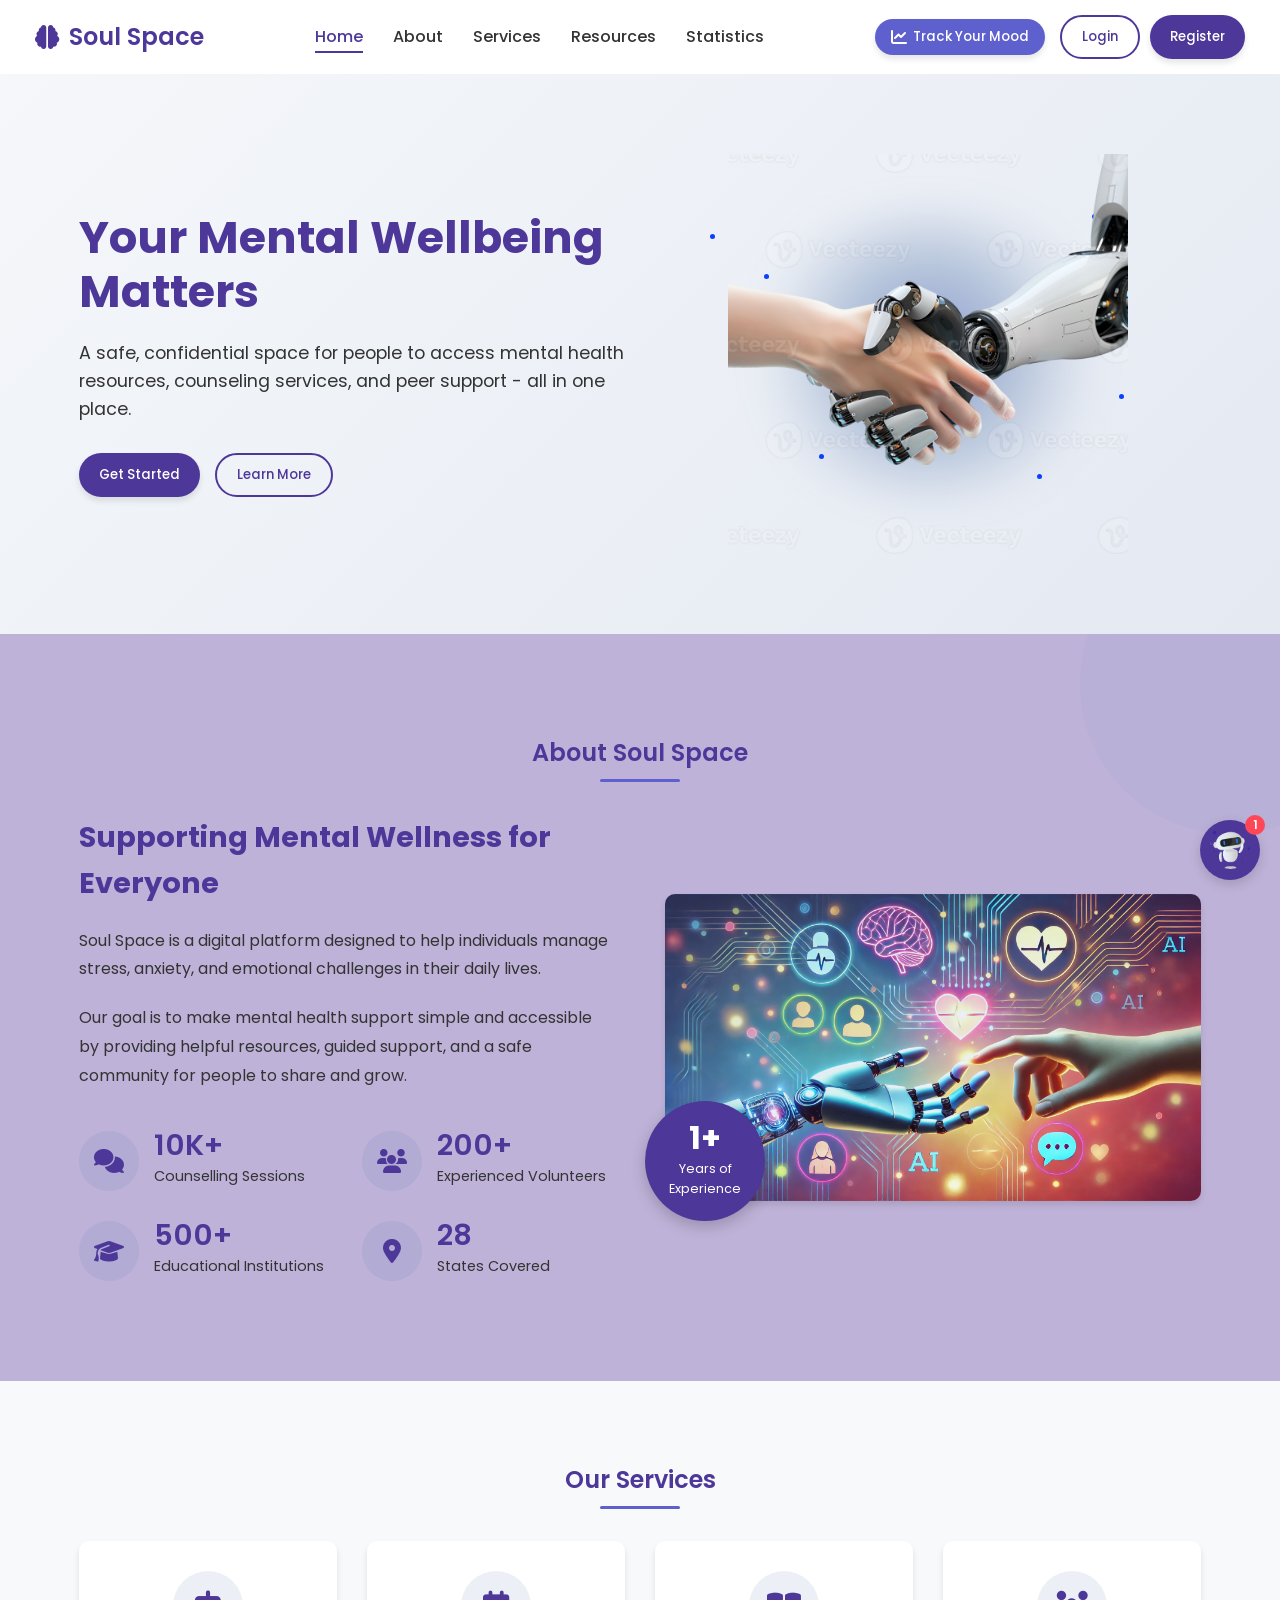
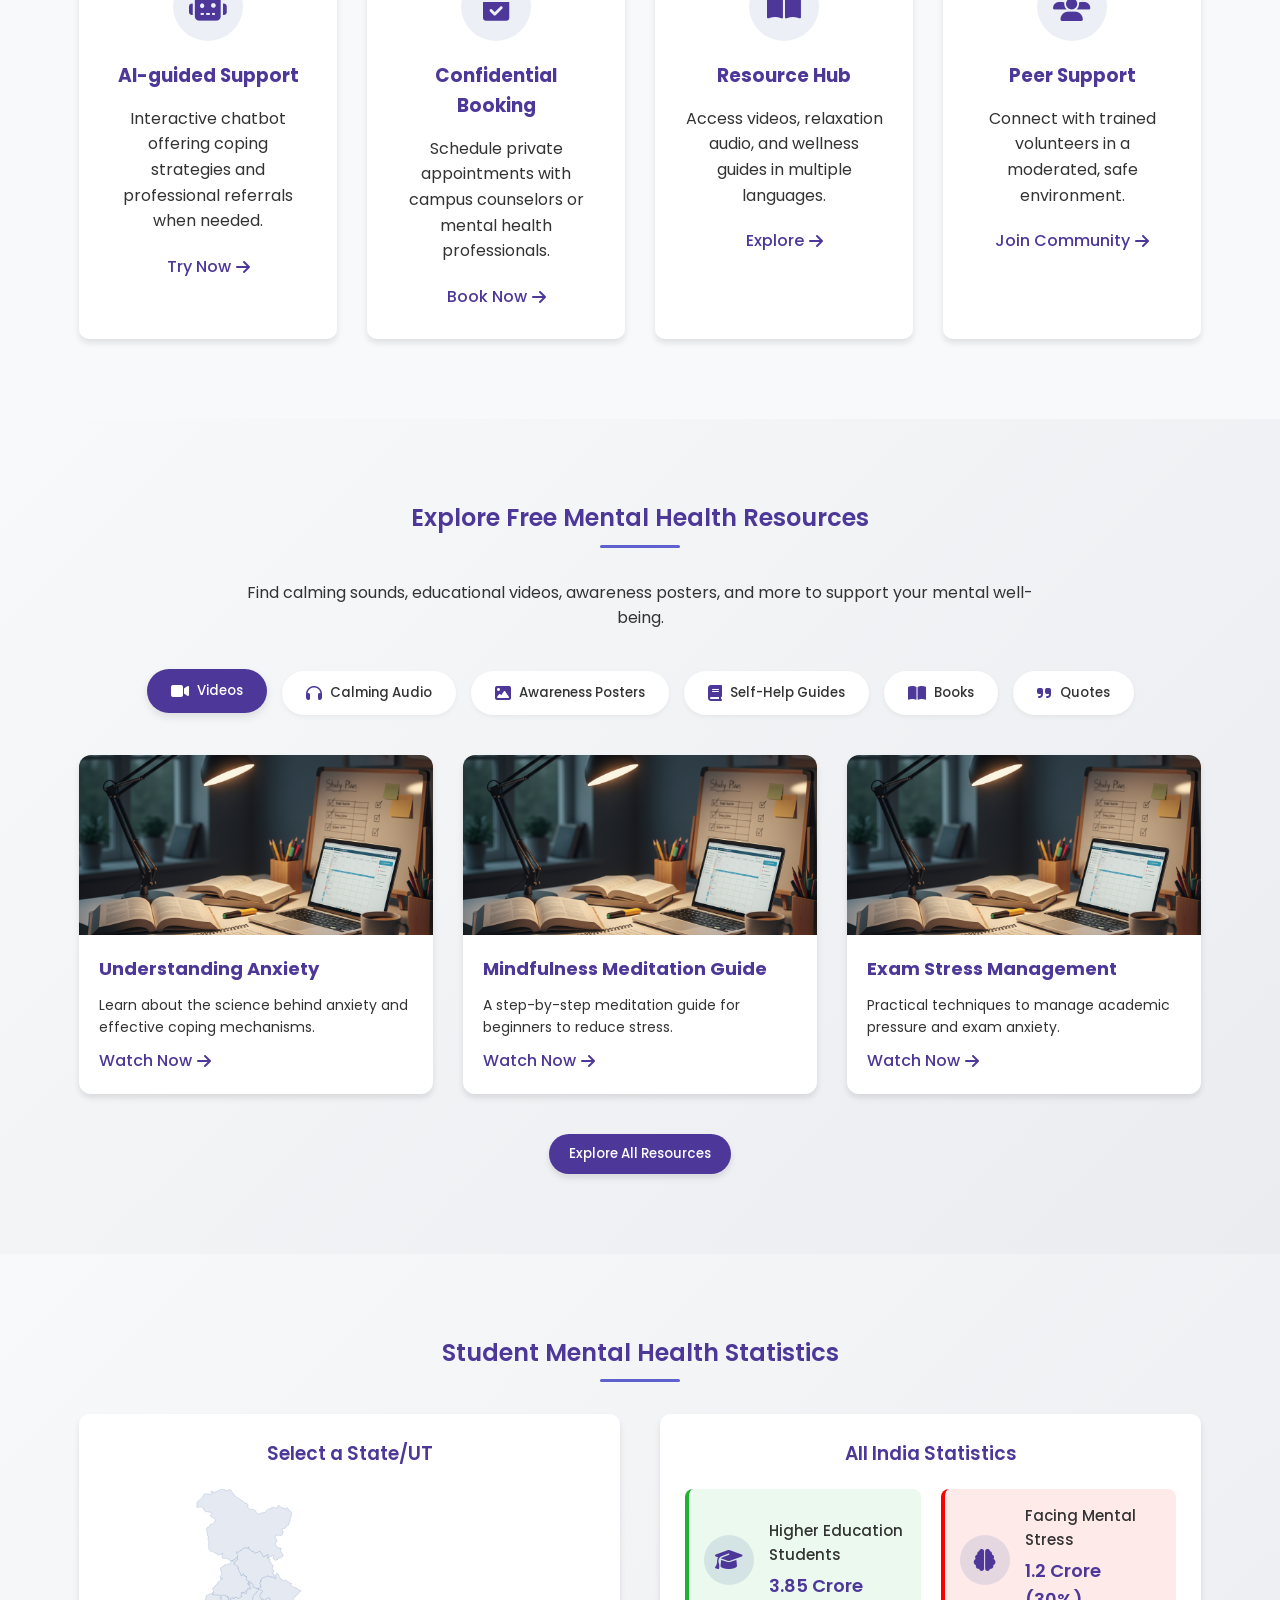
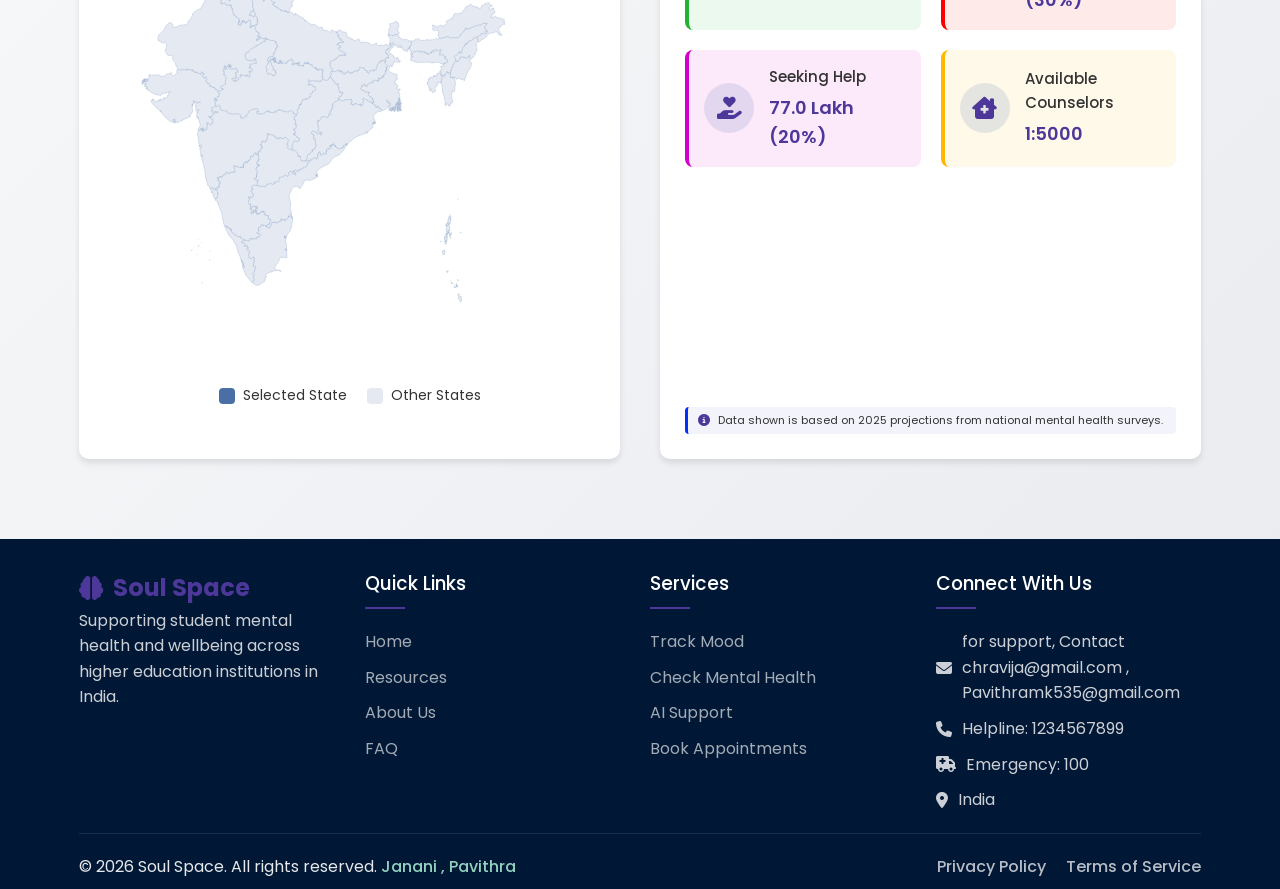
==== Frontend/index.html @ 39b3cd03 "Adding Backend for Soul Space" ====
<!DOCTYPE html>
<html lang="en">

<head>
    <meta charset="UTF-8">
    <meta name="viewport" content="width=device-width, initial-scale=1.0">
    <!-- Primary Meta Tags -->
    <meta name="description" content="SoulSpace - A comprehensive mental health platform for people who are affected by Mental health issues. Access resources, support, and personalized mental wellness tools.">
    <meta name="keywords" content="mental health, student wellness, counseling, mindfulness, mental health support, education, stress management, anxiety, depression, student resources">
    <meta name="author" content="SoulSpace Warriors">
    <meta name="robots" content="index, follow">
    <meta name="theme-color" content="#6A0DAD">
    
    <!-- Favicon -->
    <link rel="apple-touch-icon" sizes="180x180" href="images/ico.png">
    <link rel="icon" type="image/png" sizes="32x32" href="images/ico.png">
    <link rel="icon" type="image/png" sizes="16x16" href="images/ico.png">
    
    
    <!-- Open Graph / Facebook -->
    <meta property="og:type" content="website">
    <meta property="og:url" content="https://mind-space-beryl.vercel.app/">
    <meta property="og:title" content="SoulSpace - Digital Mental Health Support">
    <meta property="og:description" content="A safe, confidential space for students to access mental health resources, counseling services, and peer support.">
    <meta property="og:image" content="https://mind-space-beryl.vercel.app/images/screenshots/home.png">
    
    <!-- Twitter -->
    <meta property="twitter:card" content="summary_large_image">
    <meta property="twitter:url" content="https://mind-space-beryl.vercel.app/">
    <meta property="twitter:title" content="SoulSpace - Digital Mental Health Support">
    <meta property="twitter:description" content="A safe, confidential space for students to access mental health resources, counseling services, and peer support.">
    <meta property="twitter:image" content="https://mind-space-beryl.vercel.app/images/screenshots/home.png">

    <!-- Mobile App Capability -->
    <meta name="apple-mobile-web-app-capable" content="yes">
    <meta name="mobile-web-app-capable" content="yes">
    <meta name="apple-mobile-web-app-status-bar-style" content="black-translucent">
    
    <!-- PWA Compatibility -->
    <link rel="canonical" href="https://mind-space-beryl.vercel.app/">
    
    <title>Soul Space - Digital Mental Health Support</title>
    <link rel="stylesheet" href="css/styles.css">
    <link rel="stylesheet" href="css/dashboard.css">
    <link rel="stylesheet" href="https://cdnjs.cloudflare.com/ajax/libs/font-awesome/6.4.0/css/all.min.css">
    <link href="https://fonts.googleapis.com/css2?family=Poppins:wght@300;400;500;600;700&display=swap"
        rel="stylesheet">

</head>

<body>
    <!-- Add notification container at the top of the body -->
    <div class="notifications-container" id="notifications-container"></div>
    
    <!-- Header Section -->
    <header>
        <div class="container">
            <div class="logo">
                <i class="fas fa-brain"></i>
                <h1>Soul Space</h1>
            </div>
            <nav>
                <ul class="nav-links">
                   <!-- Navigation links will be populated by script.js based on login status -->
                </ul>
            </nav>
            <div style="display: flex; gap: 15px; align-items: center;">
                <button class="mood-tracker-btn">
                    <i class="fas fa-chart-line"></i> Track Your Mood
                </button>
                
                <!-- Auth buttons container - will be hidden when logged in -->
                <div class="auth-buttons-container" style="display: none;">
                    <div class="auth-buttons">
                        <button class="btn-secondary">Login</button>
                        <button class="btn-primary">Register</button>
                    </div>
                </div>
                
                <!-- User profile dropdown - initially hidden, shown when logged in -->
                <div class="user-profile-dropdown" style="display: none;">
                    <div class="profile-trigger" id="profile-trigger">
                        <div class="avatar-circle" id="header-avatar">U</div>
                        <span id="header-username">User</span>
                        <i class="fas fa-chevron-down"></i>
                    </div>
                    <div class="dropdown-menu" id="profile-dropdown">
                        <a href="profile.html" class="dropdown-item">
                            <i class="fas fa-user"></i> Profile
                        </a>
                        <a href="settings.html" class="dropdown-item">
                            <i class="fas fa-cog"></i> Settings
                        </a>
                        <div class="dropdown-divider"></div>
                        <a href="#" id="logout-btn" class="dropdown-item">
                            <i class="fas fa-sign-out-alt"></i> Sign Out
                        </a>
                    </div>
                </div>
            </div>
            <div class="hamburger">
                <span></span>
                <span></span>
                <span></span>
            </div>
        </div>
    </header>

    <!-- Hero Section -->
    <section id="home" class="hero">
        <div class="container">
            <div class="hero-content">
                <h1 class="fade-in">Your Mental Wellbeing Matters</h1>
                <p class="fade-in">A safe, confidential space for people to access mental health resources, counseling
                    services, and peer support - all in one place.</p>
                <div class="hero-buttons fade-in">
                    <button class="btn-primary">Get Started</button>
                    <button class="btn-secondary">Learn More</button>
                </div>
            </div>
            <div class="hero-image fade-in">
                <div class="brain-container">
                    <img src="./images/five.png" alt="Brain visualization" class="brain-img">
                    <div class="neon-glow"></div>
                    <!-- Stars and twinkling elements -->
                    <div class="stars-container">
                        <div class="star" style="top: 20%; left: 10%;"></div>
                        <div class="star" style="top: 15%; left: 80%;"></div>
                        <div class="star" style="top: 60%; left: 85%;"></div>
                        <div class="star" style="top: 75%; left: 30%;"></div>
                        <div class="star" style="top: 40%; left: 50%;"></div>
                        <div class="star" style="top: 30%; left: 20%;"></div>
                        <div class="star" style="top: 80%; left: 70%;"></div>
                        <div class="star" style="top: 50%; left: 15%;"></div>
                    </div>
                    <!-- Neural network lines -->
                    <div class="neural-lines">
                        <div class="line line-1"></div>
                        <div class="line line-2"></div>
                        <div class="line line-3"></div>
                        <div class="line line-4"></div>
                        <div class="line line-5"></div>
                        <div class="line line-6"></div>
                    </div>
                    <div class="pulse-circles">
                        <div class="pulse-circle"></div>
                        <div class="pulse-circle"></div>
                        <div class="pulse-circle"></div>
                    </div>
                </div>
            </div>
        </div>
    </section>

    <section id="about" class="about">
        <div class="container">
            <h2 class="section-title">About Soul Space</h2>

            <div class="about-container">
                <div class="about-content">
                    <div class="about-text">
                        <h3>Supporting Mental Wellness for Everyone</h3>
<p>Soul Space is a digital platform designed to help individuals manage stress, anxiety, and emotional challenges in their daily lives.</p>
<p>Our goal is to make mental health support simple and accessible by providing helpful resources, guided support, and a safe community for people to share and grow.</p>

                        <div class="key-points">
                            <div class="key-point">
                                <div class="key-icon">
                                    <i class="fas fa-comments"></i>
                                </div>
                                <div class="key-info">
                                    <h4>10K+</h4>
                                    <p>Counselling Sessions</p>
                                </div>
                            </div>

                            <div class="key-point">
                                <div class="key-icon">
                                    <i class="fas fa-users"></i>
                                </div>
                                <div class="key-info">
                                    <h4>200+</h4>
                                    <p>Experienced Volunteers</p>
                                </div>
                            </div>

                            <div class="key-point">
                                <div class="key-icon">
                                    <i class="fas fa-graduation-cap"></i>
                                </div>
                                <div class="key-info">
                                    <h4>500+</h4>
                                    <p>Educational Institutions</p>
                                </div>
                            </div>

                            <div class="key-point">
                                <div class="key-icon">
                                    <i class="fas fa-map-marker-alt"></i>
                                </div>
                                <div class="key-info">
                                    <h4>28</h4>
                                    <p>States Covered</p>
                                </div>
                            </div>
                        </div>
                    </div>
                </div>

                <div class="about-image">
                    <div class="image-container">
                        <img src="images/ai.png" alt="Student counseling session">
                        <div class="image-overlay"></div>
                    </div>
                    <div class="experience-badge">
                        <span class="years">1+</span>
                        <span class="text">Years of<br>Experience</span>
                    </div>
                </div>
            </div>
        </div>
    </section>

    <!-- Quick Links Section -->
    <section id="services" class="quick-links">
        <div class="container">
            <h2 class="section-title">Our Services</h2>
            <div class="services-grid">
                <div class="service-card slide-up">
                    <div class="icon-container">
                        <i class="fas fa-robot"></i>
                    </div>
                    <h3>AI-guided Support</h3>
                    <p>Interactive chatbot offering coping strategies and professional referrals when needed.</p>
                    <a href="AI-support.html" class="learn-more">Try Now <i class="fas fa-arrow-right"></i></a>
                </div>

                <div class="service-card slide-up">
                    <div class="icon-container">
                        <i class="fas fa-calendar-check"></i>
                    </div>
                    <h3>Confidential Booking</h3>
                    <p>Schedule private appointments with campus counselors or mental health professionals.</p>
                    <a href="appointment.html" class="learn-more">Book Now <i class="fas fa-arrow-right"></i></a>
                </div>

                <div class="service-card slide-up">
                    <div class="icon-container">
                        <i class="fas fa-book-open"></i>
                    </div>
                    <h3>Resource Hub</h3>
                    <p>Access videos, relaxation audio, and wellness guides in multiple languages.</p>
                    <a href="resources.html" class="learn-more">Explore <i class="fas fa-arrow-right"></i></a>
                </div>

                <div class="service-card slide-up">
                    <div class="icon-container">
                        <i class="fas fa-users"></i>
                    </div>
                    <h3>Peer Support</h3>
                    <p>Connect with trained volunteers in a moderated, safe environment.</p>
                    <a href="community.html" class="learn-more">Join Community <i class="fas fa-arrow-right"></i></a>
                </div>
            </div>
        </div>
    </section>

        <!-- Resources Section -->
    <section id="resources" class="resources">
        <div class="container">
            <h2 class="section-title">Explore Free Mental Health Resources</h2>
            <p class="section-description">Find calming sounds, educational videos, awareness posters, and more to support your mental well-being.</p>
            
            <div class="resources-tabs">
                <button class="tab-button active" data-tab="videos">
                    <i class="fas fa-video"></i> Videos
                </button>
                <button class="tab-button" data-tab="audio">
                    <i class="fas fa-headphones"></i> Calming Audio
                </button>
                <button class="tab-button" data-tab="posters">
                    <i class="fas fa-image"></i> Awareness Posters
                </button>
                <button class="tab-button" data-tab="guides">
                    <i class="fas fa-book"></i> Self-Help Guides
                </button>
                <button class="tab-button" data-tab="books">
                    <i class="fas fa-book-open"></i> Books
                </button>
                <button class="tab-button" data-tab="quotes">
                    <i class="fas fa-quote-right"></i> Quotes
                </button>
            </div>
            
            <div class="tab-content active" id="videos-content">
                <div class="resources-grid">
                    <div class="resource-card video-card">
                        <div class="resource-thumbnail" data-video-src="resource/video/3.mp4">
                            <img src="resource/posters/1.png" alt="Understanding Anxiety">
                        </div>
                        <h3>Understanding Anxiety</h3>
                        <p>Learn about the science behind anxiety and effective coping mechanisms.</p>
                        <a href="#" class="resource-link" onclick="handleResourceClick(event, 'resources.html')">Watch Now <i class="fas fa-arrow-right"></i></a>
                    </div>
                    
                    <div class="resource-card video-card">
                        <div class="resource-thumbnail" data-video-src="resource/video/3.mp4">
                            <img src="resource/posters/1.png" alt="Mindfulness Meditation Guide">
                        </div>
                        <h3>Mindfulness Meditation Guide</h3>
                        <p>A step-by-step meditation guide for beginners to reduce stress.</p>
                        <a href="#" class="resource-link" onclick="handleResourceClick(event, 'resources.html')">Watch Now <i class="fas fa-arrow-right"></i></a>
                    </div>
                    
                    <div class="resource-card video-card">
                        <div class="resource-thumbnail" data-video-src="resource/video/3.mp4">
                            <img src="resource/posters/1.png" alt="Exam Stress Management">
                        </div>
                        <h3>Exam Stress Management</h3>
                        <p>Practical techniques to manage academic pressure and exam anxiety.</p>
                        <a href="#" class="resource-link" onclick="handleResourceClick(event, 'resources.html')">Watch Now <i class="fas fa-arrow-right"></i></a>
                    </div>
                </div>
            </div>
            
            <div class="tab-content" id="audio-content">
                <div class="resources-grid">
                    <div class="resource-card audio-card">
                        <div class="resource-thumbnail audio-thumbnail" data-audio-src="resource/audio/1.mp3">
                            <img src="https://images.unsplash.com/photo-1520523839897-bd0b52f945a0?ixlib=rb-4.0.3&auto=format&fit=crop&w=800&q=80" alt="Nature Sounds">
                        </div>
                        <h3>Nature Sounds</h3>
                        <p>Soothing nature sounds to help with focus and relaxation.</p>
                        <a href="#" class="resource-link" onclick="handleResourceClick(event, 'resources.html')">Listen Now <i class="fas fa-arrow-right"></i></a>
                    </div>
                    
                    <div class="resource-card audio-card">
                        <div class="resource-thumbnail audio-thumbnail" data-audio-src="resource/audio/1.mp3">
                            <img src="https://images.unsplash.com/photo-1511379938547-c1f69419868d?ixlib=rb-4.0.3&auto=format&fit=crop&w=800&q=80" alt="Guided Meditation">
                        </div>
                        <h3>Guided Meditation</h3>
                        <p>15-minute guided meditation for stress relief and mental clarity.</p>
                        <a href="#" class="resource-link" onclick="handleResourceClick(event, 'resources.html')">Listen Now <i class="fas fa-arrow-right"></i></a>
                    </div>
                    
                    <div class="resource-card audio-card">
                        <div class="resource-thumbnail audio-thumbnail" data-audio-src="resource/audio/1.mp3">
                            <img src="https://images.unsplash.com/photo-1614624532983-4ce03382d63d?ixlib=rb-4.0.3&auto=format&fit=crop&w=800&q=80" alt="Sleep Sounds">
                        </div>
                        <h3>Sleep Sounds</h3>
                        <p>Calming audio to help you fall asleep faster and improve sleep quality.</p>
                        <a href="#" class="resource-link" onclick="handleResourceClick(event, 'resources.html')">Listen Now <i class="fas fa-arrow-right"></i></a>
                    </div>
                </div>
            </div>
            
            <div class="tab-content" id="posters-content">
                <div class="resources-grid">
                    <div class="resource-card">
                        <div class="resource-thumbnail poster-thumbnail">
                            <img src="resource/posters/1.png" alt="Crisis Helplines">
                        </div>
                        <h3>Crisis Helplines</h3>
                        <p>Important phone numbers and resources for mental health emergencies.</p>
                        <a href="#" class="resource-link" onclick="handleDownload(event, 'resource/posters/3.png', 'Crisis-Helplines-Poster.png')">Download <i class="fas fa-download"></i></a>
                    </div>
                    
                    <div class="resource-card">
                        <div class="resource-thumbnail poster-thumbnail">
                            <img src="resource/posters/1.png" alt="Crisis Helplines">
                        </div>
                        <h3>Crisis Helplines</h3>
                        <p>Important phone numbers and resources for mental health emergencies.</p>
                        <a href="#" class="resource-link" onclick="handleDownload(event, 'resource/posters/3.png', 'Crisis-Helplines-Poster.png')">Download <i class="fas fa-download"></i></a>
                    </div>
                    
                    <div class="resource-card">
                        <div class="resource-thumbnail poster-thumbnail">
                            <img src="resource/posters/1.png" alt="Crisis Helplines">
                        </div>
                        <h3>Crisis Helplines</h3>
                        <p>Important phone numbers and resources for mental health emergencies.</p>
                        <a href="#" class="resource-link" onclick="handleDownload(event, 'resource/posters/3.png', 'Crisis-Helplines-Poster.png')">Download <i class="fas fa-download"></i></a>
                    </div>
                </div>
            </div>
            
            <div class="tab-content" id="guides-content">
                <div class="resources-grid">
                    <div class="resource-card">
                        <div class="resource-thumbnail guide-thumbnail">
                            <img src="https://images.unsplash.com/photo-1544367567-0f2fcb009e0b?ixlib=rb-4.0.3&auto=format&fit=crop&w=800&q=80" alt="Exam Preparation Guide">
                            <div class="guide-icon"><i class="fas fa-file-pdf"></i></div>
                        </div>
                        <h3>Exam Preparation Guide</h3>
                        <p>Comprehensive guide to effective study techniques and exam preparation.</p>
                        <a href="#" class="resource-link" onclick="handleDownload(event, 'resource/guides/1.pdf', 'Exam-Preparation-Guide.pdf')">Download PDF <i class="fas fa-arrow-right"></i></a>
                    </div>
                    
                    <div class="resource-card">
                        <div class="resource-thumbnail guide-thumbnail">
                            <img src="https://images.unsplash.com/photo-1604328698692-f76ea9498e76?ixlib=rb-4.0.3&auto=format&fit=crop&w=800&q=80" alt="Self-Care Workbook">
                            <div class="guide-icon"><i class="fas fa-file-pdf"></i></div>
                        </div>
                        <h3>Self-Care Workbook</h3>
                        <p>Interactive workbook with exercises to improve your mental well-being.</p>
                        <a href="#" class="resource-link" onclick="handleDownload(event, 'resource/guides/1.pdf', 'Self-Care-Workbook.pdf')">Download PDF <i class="fas fa-arrow-right"></i></a>
                    </div>
                    
                    <div class="resource-card">
                        <div class="resource-thumbnail guide-thumbnail">
                            <img src="https://images.unsplash.com/photo-1512621776951-a57141f2eefd?ixlib=rb-4.0.3&auto=format&fit=crop&w=800&q=80" alt="Nutrition and Mental Health">
                            <div class="guide-icon"><i class="fas fa-file-pdf"></i></div>
                        </div>
                        <h3>Nutrition and Mental Health</h3>
                        <p>Learn about the connection between nutrition and mental well-being.</p>
                        <a href="#" class="resource-link" onclick="handleDownload(event, 'resource/guides/1.pdf', 'Nutrition-and-Mental-Health.pdf')">Download PDF <i class="fas fa-arrow-right"></i></a>
                    </div>
                </div>
            </div>
            
            <div class="tab-content" id="books-content">
                <div class="resources-grid">
                    <div class="resource-card">
                        <div class="resource-thumbnail guide-thumbnail">
                            <img src="https://images.unsplash.com/photo-1544947950-fa07a98d237f?ixlib=rb-4.0.3&auto=format&fit=crop&w=800&q=80" alt="The Anxiety and Phobia Workbook">
                            <div class="guide-icon"><i class="fas fa-book"></i></div>
                        </div>
                        <h3>The Anxiety and Phobia Workbook</h3>
                        <p>A practical guide with proven strategies for managing anxiety, panic attacks, and phobias effectively.</p>
                        <a href="#" class="resource-link" onclick="handleDownload(event, 'resource/books/1.pdf', 'The-Anxiety-and-Phobia-Workbook.pdf')">Download PDF <i class="fas fa-download"></i></a>
                    </div>
                    
                    <div class="resource-card">
                        <div class="resource-thumbnail guide-thumbnail">
                            <img src="https://images.unsplash.com/photo-1532012197267-da84d127e765?ixlib=rb-4.0.3&auto=format&fit=crop&w=800&q=80" alt="Mindfulness for Students">
                            <div class="guide-icon"><i class="fas fa-book"></i></div>
                        </div>
                        <h3>Mindfulness for Students</h3>
                        <p>Learn practical mindfulness techniques specifically designed for academic stress and student life.</p>
                        <a href="#" class="resource-link" onclick="handleDownload(event, 'resource/books/1.pdf', 'Mindfulness-for-Students.pdf')">Download PDF <i class="fas fa-download"></i></a>
                    </div>
                    
                    <div class="resource-card">
                        <div class="resource-thumbnail guide-thumbnail">
                            <img src="https://images.unsplash.com/photo-1535905557558-afc4877a26fc?ixlib=rb-4.0.3&auto=format&fit=crop&w=800&q=80" alt="The Self-Care Project">
                            <div class="guide-icon"><i class="fas fa-book"></i></div>
                        </div>
                        <h3>The Self-Care Project</h3>
                        <p>How to develop self-care habits that actually work and lead to a healthier, happier you.</p>
                        <a href="#" class="resource-link" onclick="handleDownload(event, 'resource/books/1.pdf', 'The-Self-Care-Project.pdf')">Download PDF <i class="fas fa-download"></i></a>
                    </div>
                </div>
            </div>
            
            <div class="tab-content" id="quotes-content">
                <div class="resources-grid">
                    <div class="resource-card quote-card">
                        <div class="quote-container">
                            <i class="fas fa-quote-left quote-icon"></i>
                            <blockquote>"Your present circumstances don't determine where you can go; they merely determine where you start."</blockquote>
                            <p class="quote-author">— Nido Qubein</p>
                        </div>
                        <a href="#" class="resource-link" onclick="handleQuoteShare(event, 'Your present circumstances don\'t determine where you can go; they merely determine where you start.', 'Nido Qubein')">Share <i class="fas fa-share-alt"></i></a>
                    </div>
                    
                    <div class="resource-card quote-card">
                        <div class="quote-container">
                            <i class="fas fa-quote-left quote-icon"></i>
                            <blockquote>"You don't have to control your thoughts. You just have to stop letting them control you."</blockquote>
                            <p class="quote-author">— Dan Millman</p>
                        </div>
                        <a href="#" class="resource-link" onclick="handleQuoteShare(event, 'You don\'t have to control your thoughts. You just have to stop letting them control you.', 'Dan Millman')">Share <i class="fas fa-share-alt"></i></a>
                    </div>
                    
                    <div class="resource-card quote-card">
                        <div class="quote-container">
                            <i class="fas fa-quote-left quote-icon"></i>
                            <blockquote>"Mental health problems don't define who you are. They are something you experience, but you walk in your own shoes."</blockquote>
                            <p class="quote-author">— Matt Haig</p>
                        </div>
                        <a href="#" class="resource-link" onclick="handleQuoteShare(event, 'Mental health problems don\'t define who you are. They are something you experience, but you walk in your own shoes.', 'Matt Haig')">Share <i class="fas fa-share-alt"></i></a>
                    </div>
                </div>
            </div>
            
            <div class="center-button">
                <button class="btn-primary">Explore All Resources</button>
            </div>
        </div>
    </section>
    <!-- Data Visualization Section -->
    <section id="statistics" class="data-visualization">
        <div class="container">
            <h2 class="section-title">Student Mental Health Statistics</h2>
            <div class="data-grid">
                <div class="map-container slide-up">
                    <h3>Select a State/UT</h3>
                    <div class="india-map-wrapper">
                        <div id="map-tooltip"></div>
                        <object id="india-map-object" data="./images/india.svg" type="image/svg+xml"></object>
                    </div>
                    <div class="map-legend">
                        <div class="legend-item">
                            <span class="legend-color" style="background-color: #4a6fa5;"></span>
                            <span>Selected State</span>
                        </div>
                        <div class="legend-item">
                            <span class="legend-color" style="background-color: #e4e9f2;"></span>
                            <span>Other States</span>
                        </div>
                    </div>
                </div>

                <div class="stats-container slide-up">
                    <h3 id="stats-title">All India Statistics</h3>
                    <div class="stats-wrapper">
                        <div class="stat-card">
                            <div class="stat-icon">
                                <i class="fas fa-graduation-cap"></i>
                            </div>
                            <div class="stat-info">
                                <h4>Higher Education Students</h4>
                                <p id="education-stat">3.85 Crore</p>
                            </div>
                        </div>

                        <div class="stat-card">
                            <div class="stat-icon">
                                <i class="fas fa-brain"></i>
                            </div>
                            <div class="stat-info">
                                <h4>Facing Mental Stress</h4>
                                <p id="stress-stat">1.16 Crore (30%)</p>
                            </div>
                        </div>

                        <div class="stat-card">
                            <div class="stat-icon">
                                <i class="fas fa-hand-holding-heart"></i>
                            </div>
                            <div class="stat-info">
                                <h4>Seeking Help</h4>
                                <p id="help-stat">23.1 Lakh (20%)</p>
                            </div>
                        </div>

                        <div class="stat-card">
                            <div class="stat-icon">
                                <i class="fas fa-clinic-medical"></i>
                            </div>
                            <div class="stat-info">
                                <h4>Available Counselors</h4>
                                <p id="counselor-stat">1:5000 Ratio</p>
                            </div>
                        </div>
                    </div>
                    <div class="chart-container">
                        <canvas id="mental-health-chart"></canvas>
                    </div>
                    <div class="data-note">
                        <i class="fas fa-info-circle"></i> Data shown is based on 2025 projections from national mental health surveys.
                    </div>
                </div>
            </div>
        </div>
    </section>

    <!-- Footer Section -->
    <footer id="contact">
        <div class="container">
            <div class="footer-top">
                <div class="footer-column">
                    <div class="logo">
                        <i class="fas fa-brain"></i>
                        <h2>Soul Space</h2>
                    </div>
                    <p>Supporting student mental health and wellbeing across higher education institutions in India.</p>
                </div>

                <div class="footer-column">
                    <h3>Quick Links</h3>
                    <ul>
                        <li><a href="index.html">Home</a></li>
                        <li><a href="#" onclick="checkLoginAndRedirect('resources.html')">Resources</a></li>
                        <li><a href="about.html">About Us</a></li>
                        <li><a href="faq.html">FAQ</a></li>
                    </ul>
                </div>

                <div class="footer-column">
                    <h3>Services</h3>
                    <ul>
                        <li><a href="#" onclick="checkLoginAndRedirect('mood.html')">Track Mood</a></li>
                        <li><a href="#" onclick="checkLoginAndRedirect('mental-home.html')">Check Mental Health</a></li>
                        <li><a href="#" onclick="checkLoginAndRedirect('AI-support.html')">AI Support</a></li>
                        <li><a href="#" onclick="checkLoginAndRedirect('appointment.html')">Book Appointments</a></li>
                    </ul>
                </div>

                <div class="footer-column">
                    <h3>Connect With Us</h3>
                    <ul>
                        <li><i class="fas fa-envelope"></i> for support, Contact chravija@gmail.com , Pavithramk535@gmail.com</li>
                        <li><i class="fas fa-phone"></i> Helpline: 1234567899</li>
                        <li><i class="fas fa-ambulance"></i> Emergency: 100</li>
                        <li><i class="fas fa-map-marker-alt"></i> India</li>
                    </ul>
                </div>
            </div>

            <div class="footer-bottom">
                <p>&copy; 2026 Soul Space. All rights reserved. <a href="team.html">Janani , Pavithra</a></p>
                <div class="footer-links">
                    <a href="policy.html">Privacy Policy</a>
                    <a href="terms.html">Terms of Service</a>
                </div>
            </div>
        </div>
    </footer>

    <!-- Login Dialog -->
    <div id="login-dialog" class="auth-dialog">
        <div class="auth-container">
            <div class="auth-close" onclick="toggleDialog('login-dialog', false)">
                <i class="fas fa-times"></i>
            </div>
            <div class="auth-content">
                <div class="auth-image">
                    <img src="https://images.unsplash.com/photo-1552664730-d307ca884978?ixlib=rb-4.0.3&auto=format&fit=crop&w=800&q=80" alt="Login">
                    <div class="auth-image-text">
                        <h3>Welcome Back!</h3>
                        <p>Sign in to access personalized mental wellness resources and support.</p>
                    </div>
                </div>
                <div class="auth-form">
                    <div class="form-header">
                        <div class="logo">
                            <i class="fas fa-brain"></i>
                            <h2>Soul Space</h2>
                        </div>
                        <h3>Login to Your Account</h3>
                    </div>
                    <form id="login-form" onsubmit="return validateLoginForm(event)">
                        <div class="form-group">
                            <label for="login-email">Email Address</label>
                            <div class="input-with-icon">
                                <i class="fas fa-envelope"></i>
                                <input type="email" id="login-email" placeholder="Enter your email" required>
                            </div>
                        </div>
                        <div class="form-group">
                            <label for="login-password">Password</label>
                            <div class="input-with-icon password-field">
                                <i class="fas fa-lock"></i>
                                <input type="password" id="login-password" placeholder="Enter your password" required>
                                <button type="button" class="password-toggle" onclick="togglePasswordVisibility('login-password', this)">
                                    <i class="fas fa-eye"></i>
                                </button>
                            </div>
                        </div>
                        <div class="form-group">
                            <label>Captcha Verification</label>
                            <div class="captcha-container">
                                <div id="login-captcha-display" class="captcha-display"></div>
                                <button type="button" class="refresh-captcha" onclick="generateCaptcha('login-captcha-display')">
                                    <i class="fas fa-sync-alt"></i>
                                </button>
                            </div>
                            <div class="input-with-icon">
                                <i class="fas fa-shield-alt"></i>
                                <input type="text" id="login-captcha-input" placeholder="Enter captcha code" required>
                            </div>
                        </div>
                        <div class="form-options">
                            <div class="remember-me">
                                <input type="checkbox" id="remember-me">
                                <label for="remember-me">Remember me</label>
                            </div>
                            <a href="#" class="forgot-password" onclick="showForgotPassword()">Forgot Password?</a>
                        </div>
                        <button type="submit" class="btn-primary full-width">Login</button>
                        <div class="auth-footer">
                            <p>Don't have an account? <a href="#" onclick="switchDialog('login-dialog', 'register-dialog')">Sign Up</a></p>
                        </div>
                    </form>
                </div>
            </div>
        </div>
    </div>

    <!-- Registration Dialog -->
    <div id="register-dialog" class="auth-dialog">
        <div class="auth-container">
            <div class="auth-close" onclick="toggleDialog('register-dialog', false)">
                <i class="fas fa-times"></i>
            </div>
            <div class="auth-content">
                <div class="auth-image">
                    <img src="https://images.unsplash.com/photo-1517048676732-d65bc937f952?ixlib=rb-4.0.3&auto=format&fit=crop&w=800&q=80" alt="Register">
                    <div class="auth-image-text">
                        <h3>Join Soul Space</h3>
                        <p>Create an account to begin your mental wellness journey with personalized support.</p>
                    </div>
                </div>
                <div class="auth-form">
                    <div class="form-header">
                        <div class="logo">
                            <i class="fas fa-brain"></i>
                            <h2>Soul Space</h2>
                        </div>
                        <h3>Create Your Account</h3>
                    </div>
                    <form id="register-form" onsubmit="return validateRegisterForm(event)">
                        <div class="form-row">
                            <div class="form-group half">
                                <label for="first-name">First Name</label>
                                <div class="input-with-icon">
                                    <i class="fas fa-user"></i>
                                    <input type="text" id="first-name" placeholder="First name" required>
                                </div>
                            </div>
                            <div class="form-group half">
                                <label for="last-name">Last Name</label>
                                <div class="input-with-icon">
                                    <i class="fas fa-user"></i>
                                    <input type="text" id="last-name" placeholder="Last name" required>
                                </div>
                            </div>
                        </div>
                        <div class="form-group">
                            <label for="register-email">Email Address</label>
                            <div class="input-with-icon">
                                <i class="fas fa-envelope"></i>
                                <input type="email" id="register-email" placeholder="Email address" required>
                            </div>
                        </div>
                        <div class="form-group">
                            <label for="mobile">Mobile Number</label>
                            <div class="input-with-icon">
                                <i class="fas fa-mobile-alt"></i>
                                <input type="tel" id="mobile" placeholder="Mobile number" required>
                            </div>
                        </div>
                        <div class="form-group">
                            <label for="dob">Date of Birth</label>
                            <div class="dob-container">
                                <div class="dob-input">
                                    <input type="number" id="dob-day" placeholder="DD" min="1" max="31" required>
                                    <label for="dob-day">Day</label>
                                </div>
                                <div class="dob-input">
                                    <select id="dob-month" required>
                                        <option value="" disabled selected>Month</option>
                                        <option value="1">January</option>
                                        <option value="2">February</option>
                                        <option value="3">March</option>
                                        <option value="4">April</option>
                                        <option value="5">May</option>
                                        <option value="6">June</option>
                                        <option value="7">July</option>
                                        <option value="8">August</option>
                                        <option value="9">September</option>
                                        <option value="10">October</option>
                                        <option value="11">November</option>
                                        <option value="12">December</option>
                                    </select>
                                    <label for="dob-month">Month</label>
                                </div>
                                <div class="dob-input">
                                    <input type="number" id="dob-year" placeholder="YYYY" min="1950" max="2010" required>
                                    <label for="dob-year">Year</label>
                                </div>
                            </div>
                        </div>
                        <div class="form-row">
                            <div class="form-group half">
                                <label for="create-password">Create Password</label>
                                <div class="input-with-icon password-field">
                                    <i class="fas fa-lock"></i>
                                    <input type="password" id="create-password" placeholder="Create password" required>
                                    <button type="button" class="password-toggle" onclick="togglePasswordVisibility('create-password', this)">
                                        <i class="fas fa-eye"></i>
                                    </button>
                                </div>
                            </div>
                            <div class="form-group half">
                                <label for="confirm-password">Confirm Password</label>
                                <div class="input-with-icon password-field">
                                    <i class="fas fa-lock"></i>
                                    <input type="password" id="confirm-password" placeholder="Confirm password" required>
                                    <button type="button" class="password-toggle" onclick="togglePasswordVisibility('confirm-password', this)">
                                        <i class="fas fa-eye"></i>
                                    </button>
                                </div>
                            </div>
                        </div>
                        <div class="form-group">
                            <label>Captcha Verification</label>
                            <div class="captcha-container">
                                <div id="register-captcha-display" class="captcha-display"></div>
                                <button type="button" class="refresh-captcha" onclick="generateCaptcha('register-captcha-display')">
                                    <i class="fas fa-sync-alt"></i>
                                </button>
                            </div>
                            <div class="input-with-icon">
                                <i class="fas fa-shield-alt"></i>
                                <input type="text" id="register-captcha-input" placeholder="Enter captcha code" required>
                            </div>
                        </div>
                        <div class="form-group checkbox-group">
                            <input type="checkbox" id="terms-agree" required>
                            <label for="terms-agree">I accept the <a href="#">Terms and Conditions</a> and <a href="#">Privacy Policy</a></label>
                        </div>
                        <button type="submit" class="btn-primary full-width">Sign Up</button>
                        <div class="auth-footer">
                            <p>Already have an account? <a href="#" onclick="switchDialog('register-dialog', 'login-dialog')">Login</a></p>
                        </div>
                    </form>
                </div>
            </div>
        </div>
    </div>

    <!-- Forgot Password Dialog -->
    <div id="forgot-password-dialog" class="auth-dialog">
        <div class="auth-container forgot-password-container">
            <div class="auth-close" onclick="toggleDialog('forgot-password-dialog', false)">
                <i class="fas fa-times"></i>
            </div>
            <div class="auth-form centered">
                <div class="form-header">
                    <div class="logo">
                        <i class="fas fa-brain"></i>
                        <h2>Soul Space</h2>
                    </div>
                    <h3>Reset Your Password</h3>
                    <p>Enter your email address and we'll send you a link to reset your password.</p>
                </div>
                <form id="forgot-password-form" onsubmit="return handleForgotPassword(event)">
                    <div class="form-group">
                        <label for="reset-email">Email Address</label>
                        <div class="input-with-icon">
                            <i class="fas fa-envelope"></i>
                            <input type="email" id="reset-email" placeholder="Enter your email" required>
                        </div>
                    </div>
                    <button type="submit" class="btn-primary full-width">Send Reset Link</button>
                    <div class="auth-footer">
                        <p><a href="#" onclick="switchDialog('forgot-password-dialog', 'login-dialog')">Back to Login</a></p>
                    </div>
                </form>
            </div>
        </div>
    </div>
    
    <!-- OTP Verification Dialog -->
    <div id="otp-dialog" class="auth-dialog">
        <div class="auth-container forgot-password-container">
            <div class="auth-close" onclick="toggleDialog('otp-dialog', false)">
                <i class="fas fa-times"></i>
            </div>
            <div class="auth-form centered">
                <div class="form-header">
                    <div class="logo">
                        <i class="fas fa-brain"></i>
                        <h2>Soul Space</h2>
                    </div>
                    <h3>Verify Your Account</h3>
                    <p>Enter the OTP sent to your email/mobile.</p>
                </div>
                <form id="otp-form" onsubmit="return handleOTPVerification(event)">
                    <div class="form-group otp-container">
                        <input type="text" class="otp-input" maxlength="1" data-index="1" required>
                        <input type="text" class="otp-input" maxlength="1" data-index="2" required>
                        <input type="text" class="otp-input" maxlength="1" data-index="3" required>
                        <input type="text" class="otp-input" maxlength="1" data-index="4" required>
                        <input type="text" class="otp-input" maxlength="1" data-index="5" required>
                        <input type="text" class="otp-input" maxlength="1" data-index="6" required>
                    </div>
                    <div class="resend-container">
                        <p>Didn't receive OTP? <a href="#" id="resend-otp">Resend OTP</a></p>
                        <p id="resend-timer">Resend in <span id="timer">60</span> seconds</p>
                    </div>
                    <button type="submit" class="btn-primary full-width">Verify OTP</button>
                </form>
            </div>
        </div>
    </div>
        <!-- Chatbot Widget -->
    <div class="chatbot-widget">
        <button class="chatbot-toggle" id="chatbot-toggle">
            <img src="images/chatbot.gif" alt="SoulSpace Assistant" class="chatbot-icon">
            <div class="chatbot-notification" id="chatbot-notification">1</div>
        </button>
        
        <div class="chatbot-container" id="chatbot-container">
            <div class="chatbot-header">
                <div class="chatbot-header-info">
                    <img src="images/chatbot.gif" alt="Assistant" class="chatbot-avatar">
                    <div class="chatbot-info">
                        <h4>Soul Space Assistant</h4>
                        <p>Online • Ready to help</p>
                    </div>
                </div>
                <button class="chatbot-close" id="chatbot-close">
                    <i class="fas fa-times"></i>
                </button>
            </div>
            
            <div class="chatbot-messages" id="chatbot-messages">
                <!-- Messages will be dynamically added here -->
            </div>
            
            <div class="typing-indicator" id="typing-indicator">
                <img src="images/chatbot.gif" alt="Assistant" class="message-avatar">
                <div class="typing-dots">
                    <span></span>
                    <span></span>
                    <span></span>
                </div>
            </div>
            
            <div class="chatbot-input-container">
                <input type="text" class="chatbot-input" id="chatbot-input" placeholder="Type your message..." maxlength="500">
                <button class="chatbot-send" id="chatbot-send">
                    <i class="fas fa-paper-plane"></i>
                </button>
            </div>
        </div>
    </div>

    <!-- Scripts -->
    <script>
    // Configure API URL based on environment - will be overridden by config.js
    (function() {
        // Wait for config.js to load, then check if we have a proper ENV_API_URL
        setTimeout(() => {
            if (!window.ENV_API_URL) {
                // Fallback configuration if .env loading failed
                const isProduction = window.location.hostname !== 'localhost' && 
                                   !window.location.hostname.includes('127.0.0.1');
                
                if (isProduction) {
                    window.ENV_API_URL = 'https://mindspace-9a0l.onrender.com';
                    console.log('Running in production mode, API URL:', window.ENV_API_URL);
                } else {
                    // Keep fallback aligned with backend default server port.
                    window.ENV_API_URL = 'http://localhost:5000';
                    console.log('Running in development mode, API URL:', window.ENV_API_URL);
                }
            }
            
            console.log('Final API URL configured:', window.ENV_API_URL);
        }, 100);
    })();
    </script>
    <script>
        // Global variables to track currently playing media
        let currentlyPlayingVideo = null;
        let currentlyPlayingAudio = null;
        
        // Initialize hover-based media playback when DOM is loaded
        document.addEventListener('DOMContentLoaded', function() {
            initializeHoverMediaPlayback();
        });
        
        // Function to stop all other media
        function stopAllOtherMedia(currentMedia, type) {
            // Stop other videos (but not the current one)
            if (type !== 'video' && currentlyPlayingVideo && currentlyPlayingVideo !== currentMedia) {
                currentlyPlayingVideo.pause();
                currentlyPlayingVideo = null;
            }
            
            // Stop other audio (but not the current one)
            if (type !== 'audio' && currentlyPlayingAudio && currentlyPlayingAudio !== currentMedia) {
                currentlyPlayingAudio.pause();
                currentlyPlayingAudio = null;
            }
            
            // Stop ALL other videos when playing audio, and vice versa
            if (type === 'audio' && currentlyPlayingVideo) {
                currentlyPlayingVideo.pause();
                currentlyPlayingVideo = null;
            }
            
            if (type === 'video' && currentlyPlayingAudio) {
                currentlyPlayingAudio.pause();
                currentlyPlayingAudio = null;
            }
        }
        
        // Initialize hover-based media playback
        function initializeHoverMediaPlayback() {
            // Handle video cards
            document.querySelectorAll('.video-card .resource-thumbnail').forEach(thumbnail => {
                thumbnail.addEventListener('mouseenter', () => {
                    playVideoOnHover(thumbnail);
                });
                
                thumbnail.addEventListener('mouseleave', () => {
                    stopVideoOnLeave(thumbnail);
                });
            });
            
            // Handle audio cards
            document.querySelectorAll('.audio-card .resource-thumbnail').forEach(thumbnail => {
                thumbnail.addEventListener('mouseenter', () => {
                    playAudioOnHover(thumbnail);
                });
                
                thumbnail.addEventListener('mouseleave', () => {
                    stopAudioOnLeave(thumbnail);
                });
            });
        }
        
        // Play video on hover
        function playVideoOnHover(thumbnail) {
            const videoSrc = thumbnail.dataset.videoSrc;
            if (!videoSrc) return;
            
            let video = thumbnail.querySelector('.resource-video');
            
            // If no video element exists, create one
            if (!video) {
                video = document.createElement('video');
                video.className = 'resource-video';
                video.controls = false;
                video.muted = true; // Mute for autoplay compatibility
                video.loop = true;
                video.preload = 'metadata';
                video.style.cssText = 'width: 100%; height: 100%; object-fit: cover; position: absolute; top: 0; left: 0; z-index: 1;';
                
                // Create source element
                const source = document.createElement('source');
                source.src = videoSrc;
                source.type = 'video/mp4';
                video.appendChild(source);
                
                // Hide the existing image
                const img = thumbnail.querySelector('img');
                if (img) img.style.display = 'none';
                
                thumbnail.appendChild(video);
                
                // Add playing overlay
                const playingOverlay = document.createElement('div');
                playingOverlay.className = 'video-playing-overlay';
                playingOverlay.style.cssText = `
                    position: absolute; 
                    top: 10px; 
                    right: 10px; 
                    background: rgba(0,0,0,0.7); 
                    color: white;
                    padding: 5px 10px;
                    border-radius: 15px;
                    font-size: 12px;
                    z-index: 2;
                    display: none;
                `;
                playingOverlay.innerHTML = '<i class="fas fa-play"></i> Playing';
                
                thumbnail.appendChild(playingOverlay);
            }
            
            // Stop other media and play this video
            stopAllOtherMedia(video, 'video');
            
            setTimeout(() => {
                video.play().then(() => {
                    currentlyPlayingVideo = video;
                    const overlay = thumbnail.querySelector('.video-playing-overlay');
                    if (overlay) overlay.style.display = 'block';
                }).catch(error => {
                    console.error('Error playing video on hover:', error);
                });
            }, 100);
        }
        
        // Stop video on mouse leave
        function stopVideoOnLeave(thumbnail) {
            const video = thumbnail.querySelector('.resource-video');
            if (video && !video.paused) {
                video.pause();
                if (currentlyPlayingVideo === video) {
                    currentlyPlayingVideo = null;
                }
                
                const overlay = thumbnail.querySelector('.video-playing-overlay');
                if (overlay) overlay.style.display = 'none';
                
                // Show image again
                const img = thumbnail.querySelector('img');
                if (img) img.style.display = 'block';
            }
        }
        
        // Play audio on hover
        function playAudioOnHover(thumbnail) {
            const audioSrc = thumbnail.dataset.audioSrc;
            if (!audioSrc) return;
            
            let audio = thumbnail.querySelector('.resource-audio');
            
            // If no audio element exists, create one
            if (!audio) {
                audio = document.createElement('audio');
                audio.className = 'resource-audio';
                audio.preload = 'metadata';
                audio.loop = true;
                audio.style.display = 'none';
                
                // Create source element
                const source = document.createElement('source');
                source.src = audioSrc;
                source.type = 'audio/mpeg';
                audio.appendChild(source);
                
                thumbnail.appendChild(audio);
                
                // Add visual feedback for audio playing
                const audioOverlay = document.createElement('div');
                audioOverlay.className = 'audio-playing-overlay';
                audioOverlay.style.cssText = `
                    position: absolute; 
                    top: 0; 
                    left: 0; 
                    width: 100%; 
                    height: 100%; 
                    background: rgba(64, 115, 192, 0.3); 
                    display: none; 
                    align-items: center; 
                    justify-content: center; 
                    z-index: 2;
                `;
                audioOverlay.innerHTML = `
                    <div style="text-align: center; color: white;">
                        <i class="fas fa-music" style="font-size: 24px; margin-bottom: 5px; display: block;"></i>
                        <div style="font-size: 12px;">Playing...</div>
                    </div>
                `;
                
                thumbnail.appendChild(audioOverlay);
            }
            
            // Stop other media and play this audio
            stopAllOtherMedia(audio, 'audio');
            
            setTimeout(() => {
                audio.play().then(() => {
                    currentlyPlayingAudio = audio;
                    const overlay = thumbnail.querySelector('.audio-playing-overlay');
                    if (overlay) overlay.style.display = 'flex';
                }).catch(error => {
                    console.error('Error playing audio on hover:', error);
                });
            }, 100);
        }
        
        // Stop audio on mouse leave
        function stopAudioOnLeave(thumbnail) {
            const audio = thumbnail.querySelector('.resource-audio');
            if (audio && !audio.paused) {
                audio.pause();
                if (currentlyPlayingAudio === audio) {
                    currentlyPlayingAudio = null;
                }
                
                const overlay = thumbnail.querySelector('.audio-playing-overlay');
                if (overlay) overlay.style.display = 'none';
            }
        }
        
        // Function to handle resource link clicks with authentication check
        function handleResourceClick(event, targetUrl) {
            event.preventDefault();
            
            const authToken = localStorage.getItem('authToken');
            if (authToken) {
                // User is logged in, redirect to target page
                window.location.href = targetUrl;
            } else {
                // User is not logged in, show notification and open login dialog
                showInfo('Please sign up or log in to access this feature');
                toggleDialog('login-dialog', true);
            }
        }
        
        // Function to handle downloads with authentication check
        function handleDownload(event, fileUrl, fileName) {
            event.preventDefault();
            
            const authToken = localStorage.getItem('authToken');
            if (authToken) {
                // User is logged in, start download
                const link = document.createElement('a');
                link.href = fileUrl;
                link.download = fileName || 'download';
                document.body.appendChild(link);
                link.click();
                document.body.removeChild(link);
                showSuccess('Download started successfully!');
            } else {
                // User is not logged in, show notification and open login dialog
                showInfo('Please sign up or log in to download this resource');
                toggleDialog('login-dialog', true);
            }
        }
        
        // Function to handle quote sharing
        function handleQuoteShare(event, quoteText, author) {
            event.preventDefault();
            
            const shareText = `"${quoteText}" - ${author}`;
            const shareUrl = window.location.href;
            
            // Check if Web Share API is supported
            if (navigator.share) {
                navigator.share({
                    title: 'SoulSpace - Inspirational Quote',
                    text: shareText,
                    url: shareUrl,
                }).catch(err => console.log('Error sharing:', err));
            } else {
                // Fallback - copy to clipboard
                navigator.clipboard.writeText(`${shareText}\n\nShared from: ${shareUrl}`).then(() => {
                    showSuccess('Quote copied to clipboard!');
                }).catch(() => {
                    // If clipboard API fails, show share options
                    showShareOptions(shareText, shareUrl);
                });
            }
        }
        
        // Function to show share options if Web Share API is not available
        function showShareOptions(text, url) {
            const encodedText = encodeURIComponent(text);
            const encodedUrl = encodeURIComponent(url);
            
            const shareUrls = {
                twitter: `https://twitter.com/intent/tweet?text=${encodedText}&url=${encodedUrl}`,
                facebook: `https://www.facebook.com/sharer/sharer.php?u=${encodedUrl}&quote=${encodedText}`,
                linkedin: `https://www.linkedin.com/sharing/share-offsite/?url=${encodedUrl}`,
                whatsapp: `https://wa.me/?text=${encodedText}%20${encodedUrl}`
            };
            // Create a simple share modal
            const modal = document.createElement('div');
            modal.innerHTML = `
                <div style="position: fixed; top: 0; left: 0; width: 100%; height: 100%; background: rgba(0,0,0,0.5); z-index: 9999; display: flex; align-items: center; justify-content: center;">
                    <div style="background: white; padding: 20px; border-radius: 10px; max-width: 300px;">
                        <h3>Share this quote</h3>
                        <div style="display: flex; gap: 10px; margin: 15px 0;">
                            <a href="${shareUrls.twitter}" target="_blank" style="padding: 10px; background: #1da1f2; color: white; text-decoration: none; border-radius: 5px;">Twitter</a>
                            <a href="${shareUrls.facebook}" target="_blank" style="padding: 10px; background: #4267b2; color: white; text-decoration: none; border-radius: 5px;">Facebook</a>
                            <a href="${shareUrls.whatsapp}" target="_blank" style="padding: 10px; background: #25d366; color: white; text-decoration: none; border-radius: 5px;">WhatsApp</a>
                        </div>
                        <button onclick="this.closest('div').parentElement.remove()" style="background: #ccc; border: none; padding: 10px 20px; border-radius: 5px; cursor: pointer;">Close</button>
                    </div>
                </div>
            `;
            document.body.appendChild(modal);
        }
    </script>
    <script>
            // Add the user authentication and navigation handling code
    document.addEventListener('DOMContentLoaded', function() {
        // Helper function to handle protected links
        function handleProtectedLink(targetUrl) {
            const authToken = localStorage.getItem('authToken');
            if (authToken) {
                // User is logged in, redirect to target page
                window.location.href = targetUrl;
            } else {
                // User is not logged in, show notification and open signup dialog
                showInfo('Please sign up or log in to access this feature');
                toggleDialog('login-dialog', true);
            }
        }
        
        // Add click handlers for specific buttons
        
        // Mood tracker button
        const moodTrackerBtn = document.querySelector('.mood-tracker-btn');
        if (moodTrackerBtn) {
            moodTrackerBtn.addEventListener('click', function() {
                handleProtectedLink('mood.html');
            });
        }
        
        // Hero section buttons
        const heroButtons = document.querySelector('.hero-buttons');
        if (heroButtons) {
            const buttons = heroButtons.querySelectorAll('button');
            if (buttons.length >= 2) {
                // Get Started button
                buttons[0].addEventListener('click', function() {
                    handleProtectedLink('mental-home.html');
                });
                
                // Learn More button
                buttons[1].addEventListener('click', function() {
                    handleProtectedLink('learn-more.html');
                });
            }
        }
        
        // Explore All Resources button
        const exploreResourcesBtn = document.querySelector('.center-button .btn-primary');
        if (exploreResourcesBtn) {
            exploreResourcesBtn.addEventListener('click', function() {
                handleProtectedLink('resources.html');
            });
        }
        
        // Add event delegation for services and resources sections
        document.addEventListener('click', function(e) {
            // Check if the click is on a link in the services section
            if (e.target.closest('#services a') || e.target.closest('#resources a')) {
                const link = e.target.closest('a');
                if (link && link.getAttribute('href') !== '#') {
                    e.preventDefault();
                    handleProtectedLink(link.getAttribute('href'));
                }
            }
        });
        
        // Check login status
        const authToken = localStorage.getItem('authToken');
        const userData = JSON.parse(localStorage.getItem('userData') || '{}');
        
        // Update navigation based on authentication
        updateNavigation();
        
        if (authToken) {
            // User is logged in - show profile dropdown
            const authButtonsContainer = document.querySelector('.auth-buttons-container');
            const userProfileDropdown = document.querySelector('.user-profile-dropdown');
            
            if (authButtonsContainer) authButtonsContainer.style.display = 'none';
            if (userProfileDropdown) userProfileDropdown.style.display = 'block';
            
            // Update user info in the dropdown
            const fullName = `${userData.firstName || ''} ${userData.lastName || ''}`.trim();
            const initials = ((userData.firstName || '').charAt(0) + (userData.lastName || '').charAt(0)).toUpperCase();
            
            const headerUsername = document.getElementById('header-username');
            const headerAvatar = document.getElementById('header-avatar');
            
            if (headerUsername) headerUsername.textContent = userData.firstName || 'User';
            if (headerAvatar) headerAvatar.textContent = initials || 'U';
            
            // Toggle profile dropdown
            const profileTrigger = document.getElementById('profile-trigger');
            const profileDropdown = document.getElementById('profile-dropdown');
            
            if (profileTrigger && profileDropdown) {
                profileTrigger.addEventListener('click', function() {
                    profileDropdown.classList.toggle('active');
                });
                
                // Close dropdown when clicking outside
                document.addEventListener('click', function(event) {
                    if (!profileTrigger.contains(event.target) && !profileDropdown.contains(event.target)) {
                        profileDropdown.classList.remove('active');
                    }
                });
            }
            
            // Handle logout
            const logoutBtn = document.getElementById('logout-btn');
            if (logoutBtn) {
                logoutBtn.addEventListener('click', function(e) {
                    e.preventDefault();
                    
                    // Clear authentication data
                    localStorage.removeItem('authToken');
                    localStorage.removeItem('userData');
                    
                    // Show success notification
                    showSuccess('Logged out successfully!');
                    
                    // Refresh the page after short delay
                    setTimeout(() => {
                        window.location.reload();
                    }, 1500);
                });
            }
        } else {
            // User is not logged in - show auth buttons
            const authButtonsContainer = document.querySelector('.auth-buttons-container');
            const userProfileDropdown = document.querySelector('.user-profile-dropdown');
            
            if (authButtonsContainer) authButtonsContainer.style.display = 'flex';
            if (userProfileDropdown) userProfileDropdown.style.display = 'none';
        }
    });
    </script>
    <script src="https://cdn.jsdelivr.net/npm/chart.js"></script>
    <script src="js/config.js"></script>
    <script src="js/script.js"></script>
    <script src="js/chatbot.js"></script>
</body>
</html>
---- Frontend/css/styles.css ----
/* Global Styles */
:root {
    --primary-color: #4d389a;
    --secondary-color: #6b8eba;
    --accent-color: #5e60ce;
    --light-color: #f8f9fa;
    --dark-color: #001835;
    --success-color: #4ca154;
    --text-color: #333333;
    --background-color: #beb2d8;
    --shadow: 0 4px 6px rgba(0, 0, 0, 0.1);
    --transition: all 0.3s ease;
}
* {
    margin: 0;
    padding: 0;
    box-sizing: border-box;
}

body {
    font-family: 'Poppins', sans-serif;
    color: var(--text-color);
    line-height: 1.6;
    background-color: var(--background-color);
}

.container {
    width: 90%;
    max-width: 1300px;
    margin: 0 auto;
    padding: 0 15px;
}

a {
    text-decoration: none;
    color: inherit;
}

ul {
    list-style: none;
}

button {
    cursor: pointer;
    font-family: 'Poppins', sans-serif;
}

img {
    max-width: 100%;
    height: auto;
}

.section-title {
    text-align: center;
    margin-bottom: 2rem;
    font-weight: 600;
    color: var(--primary-color);
    position: relative;
    padding-bottom: 10px;
}

.section-title::after {
    content: '';
    position: absolute;
    bottom: 0;
    left: 50%;
    transform: translateX(-50%);
    width: 80px;
    height: 3px;
    background-color: var(--accent-color);
    border-radius: 10px;
}

/* Button Styles */
.btn-primary,
.btn-secondary {
    padding: 10px 20px;
    border-radius: 30px;
    font-weight: 500;
    transition: var(--transition);
    border: none;
    outline: none;
}

.btn-primary {
    background-color: var(--primary-color);
    color: white;
    box-shadow: var(--shadow);
}

.btn-primary:hover {
    background-color: #04b44a;
    transform: translateY(-2px);
}

.btn-secondary {
    background-color: transparent;
    color: var(--primary-color);
    border: 2px solid var(--primary-color);
}

.btn-secondary:hover {
    background-color: var(--primary-color);
    color: white;
}

/* Header Styles */
header {
    background-color: white;
    box-shadow: 0 2px 10px rgba(0, 0, 0, 0.1);
    top: 0;
    z-index: 100;
    padding: 15px 0;
}

header .container {
    display: flex;
    justify-content: space-between;
    align-items: center;
    margin: 0 20px;
    width: auto;
    max-width: none;
}

.logo {
    display: flex;
    align-items: center;
    gap: 10px;
    color: var(--primary-color);
}

.logo i {
    font-size: 24px;
}

.logo h1 {
    font-size: 24px;
    font-weight: 600;
}

.nav-links {
    display: flex;
    gap: 30px;
}

.nav-links a {
    font-weight: 500;
    transition: var(--transition);
    position: relative;
}

.nav-links a:hover,
.nav-links a.active {
    color: var(--primary-color);
}

.nav-links a::after {
    content: '';
    position: absolute;
    bottom: -5px;
    left: 0;
    width: 0;
    height: 2px;
    background-color: var(--primary-color);
    transition: var(--transition);
}

.nav-links a:hover::after,
.nav-links a.active::after {
    width: 100%;
}

.auth-buttons {
    display: flex;
    gap: 10px;
}

/* New mood tracker button styles */
.mood-tracker-btn {
    background-color: var(--accent-color);
    color: white;
    padding: 8px 16px;
    border-radius: 30px;
    font-weight: 500;
    transition: var(--transition);
    border: none;
    outline: none;
    display: flex;
    align-items: center;
    gap: 6px;
    box-shadow: var(--shadow);
}

.mood-tracker-btn:hover {
    background-color: #4a4cb7;
}

.mood-tracker-btn i {
    font-size: 16px;
}

.mood-tracker-btn .mood-emoji {
    font-size: 1rem;
    margin-bottom: 0px;
}
.hamburger {
    display: none;
    flex-direction: column;
    gap: 5px;
    cursor: pointer;
    padding: 5px;
    z-index: 1000;
}

.hamburger span {
    width: 25px;
    height: 3px;
    background-color: var(--dark-color);
    border-radius: 5px;
    transition: var(--transition);
}

/* Show hamburger on mobile */
@media (max-width: 768px) {
    .hamburger {
        display: flex !important;
    }
    
    .nav-links {
        display: none !important;
    }
    
    .auth-buttons-container {
        display: none !important;
    }
    
    .user-profile-dropdown {
        display: none !important;
    }
    
    .mood-tracker-btn {
        display: none !important;
    }
}

/* Hero Section */
.hero {
    padding: 80px 0;
    background: linear-gradient(135deg, #f5f7fa 0%, #e4e9f2 100%);
}

.hero .container {
    display: flex;
    align-items: center;
    gap: 30px;
}

.hero-content {
    flex: 1;
}

.hero-content h1 {
    font-size: 2.8rem;
    margin-bottom: 20px;
    color: var(--primary-color);
    line-height: 1.2;
}

.hero-content p {
    font-size: 1.1rem;
    margin-bottom: 30px;
    color: var(--text-color);
}

.hero-buttons {
    display: flex;
    gap: 15px;
}

.hero-image {
    flex: 1;
    border-radius: 10px;
    overflow: hidden;
}

/* About Section Styles */
.about {
    padding: 100px 0;
    background-color: var(--background-color);
    position: relative;
    overflow: hidden;
}

.about::before {
    content: '';
    position: absolute;
    top: -100px;
    right: -100px;
    width: 300px;
    height: 300px;
    background-color: rgba(89, 134, 200, 0.05);
    border-radius: 50%;
    z-index: 0;
}

.about-container {
    display: flex;
    align-items: center;
    gap: 50px;
    position: relative;
    z-index: 1;
}

.about-content {
    flex: 1;
}

.about-text h3 {
    font-size: 1.8rem;
    margin-bottom: 20px;
    color: var(--primary-color);
}

.about-text p {
    margin-bottom: 20px;
    line-height: 1.8;
}

.key-points {
    display: grid;
    grid-template-columns: repeat(2, 1fr);
    gap: 30px;
    margin-top: 40px;
}

.key-point {
    display: flex;
    align-items: center;
    gap: 15px;
    transition: transform 0.3s ease;
}

.key-point:hover {
    transform: translateY(-5px);
}

.key-icon {
    width: 60px;
    height: 60px;
    background-color: rgba(74, 111, 165, 0.1);
    border-radius: 50%;
    display: flex;
    align-items: center;
    justify-content: center;
    flex-shrink: 0;
}

.key-icon i {
    font-size: 24px;
    color: var(--primary-color);
}

.key-info h4 {
    font-size: 1.8rem;
    font-weight: 600;
    color: var(--primary-color);
    margin-bottom: 5px;
    line-height: 1;
}

.key-info p {
    font-size: 0.9rem;
    color: var(--text-color);
    margin-bottom: 0;
}

.about-image {
    flex: 1;
    position: relative;
}

.image-container {
    position: relative;
    border-radius: 10px;
    overflow: hidden;
    box-shadow: var(--shadow);
}

.image-container img {
    width: 100%;
    height: auto;
    display: block;
    transition: transform 0.5s ease;
}

.image-container:hover img {
    transform: scale(1.05);
}

.image-overlay {
    position: absolute;
    top: 0;
    left: 0;
    width: 100%;
    height: 100%;
    background: linear-gradient(to bottom right, rgba(74, 111, 165, 0.2), transparent);
}

.experience-badge {
    position: absolute;
    bottom: -20px;
    left: -20px;
    width: 120px;
    height: 120px;
    background-color: var(--primary-color);
    border-radius: 50%;
    display: flex;
    flex-direction: column;
    align-items: center;
    justify-content: center;
    color: white;
    box-shadow: 0 5px 15px rgba(0, 0, 0, 0.2);
    padding: 15px;
    text-align: center;
}

.experience-badge .years {
    font-size: 2rem;
    font-weight: 700;
    line-height: 1;
}

.experience-badge .text {
    font-size: 0.8rem;
    margin-top: 5px;
}

/* Quick Links Section */
.quick-links {
    padding: 80px 0;
    background-color: var(--light-color);
}

.services-grid {
    display: grid;
    grid-template-columns: repeat(auto-fit, minmax(250px, 1fr));
    gap: 30px;
}

.service-card {
    background-color: white;
    border-radius: 10px;
    padding: 30px;
    box-shadow: var(--shadow);
    transition: var(--transition);
    text-align: center;
}

.service-card:hover {
    transform: translateY(-10px);
    box-shadow: 0 10px 20px rgba(0, 0, 0, 0.1);
}

.icon-container {
    width: 70px;
    height: 70px;
    background-color: rgba(74, 111, 165, 0.1);
    border-radius: 50%;
    display: flex;
    align-items: center;
    justify-content: center;
    margin: 0 auto 20px;
}

.icon-container i {
    font-size: 30px;
    color: var(--primary-color);
}

.service-card h3 {
    margin-bottom: 15px;
    color: var(--primary-color);
}

.service-card p {
    margin-bottom: 20px;
    color: var(--text-color);
}

.learn-more {
    color: var(--primary-color);
    font-weight: 500;
    display: inline-flex;
    align-items: center;
    gap: 5px;
    transition: var(--transition);
}

.learn-more:hover {
    gap: 8px;
}

/* Footer Section */
footer {
    background-color: var(--dark-color);
    color: white;
    padding: 30px 0 10px;
}

.footer-top {
    display: grid;
    grid-template-columns: repeat(auto-fit, minmax(200px, 1fr));
    gap: 20px;
    margin-bottom: 10px;
}

.footer-column h3 {
    margin-bottom: 20px;
    font-weight: 500;
    position: relative;
    padding-bottom: 10px;
}

.footer-column h3::after {
    content: '';
    position: absolute;
    bottom: 0;
    left: 0;
    width: 40px;
    height: 2px;
    background-color: var(--primary-color);
}

.footer-column p {
    margin-bottom: 20px;
    opacity: 0.8;
}

.footer-column ul li {
    margin-bottom: 10px;
}

.footer-column ul li a,
.footer-column ul li {
    opacity: 0.8;
    transition: var(--transition);
    display: flex;
    align-items: center;
    gap: 10px;
}

.footer-column ul li a:hover {
    opacity: 1;
    color: var(--primary-color);
}

.social-icons {
    display: flex;
    gap: 15px;
}

.social-icons a {
    width: 40px;
    height: 40px;
    background-color: rgba(255, 255, 255, 0.1);
    border-radius: 50%;
    display: flex;
    align-items: center;
    justify-content: center;
    transition: var(--transition);
}

.social-icons a:hover {
    background-color: var(--primary-color);
    transform: translateY(-3px);
}

.footer-bottom {
    padding-top: 20px;
    border-top: 1px solid rgba(255, 255, 255, 0.1);
    display: flex;
    flex-wrap: wrap;
    justify-content: space-between;
    align-items: center;
    gap: 20px;
    color: rgba(255, 255, 255, 0.9);
}

.footer-bottom a {
    color: rgba(183, 255, 228, 0.8);
    font-weight: 500;
}
.footer-bottom a:hover {
    color: rgb(164, 255, 222);
    text-decoration: none;
}

.footer-links {
    display: flex;
    gap: 20px;
}

.footer-links a {
    color: rgba(255, 255, 255, 0.712);
    transition: var(--transition);
}

.footer-links a:hover {
    opacity: 1;
    text-decoration: none;
    color: rgba(255, 255, 255, 0.947);
}

/* Animation Classes */
.fade-in {
    opacity: 0;
    transform: translateY(20px);
    animation: fadeIn 0.8s forwards;
}

.slide-up {
    opacity: 0;
    transform: translateY(30px);
}

@keyframes fadeIn {
    to {
        opacity: 1;
        transform: translateY(0);
    }
}

/* Brain Image with Neon Effects */
.brain-container {
    position: relative;
    width: 100%;
    height: 400px;
    display: flex;
    justify-content: center;
    align-items: center;
    overflow: hidden;
    border-radius: 10px;
}

.brain-img {
    height: 100%;
    width: auto;
    object-fit: contain;
    position: relative;
    z-index: 2;
    animation: pulse 4s infinite alternate;
}

.neon-glow {
    position: absolute;
    top: 50%;
    left: 50%;
    transform: translate(-50%, -50%);
    width: 70%;
    height: 70%;
    background: radial-gradient(circle,
            rgba(94, 96, 206, 0.6) 0%,
            rgba(74, 111, 165, 0.4) 30%,
            rgba(0, 0, 0, 0) 70%);
    border-radius: 50%;
    filter: blur(20px);
    animation: glow 3s infinite alternate;
    z-index: 1;
}

/* Stars twinkling effect */
.stars-container {
    position: absolute;
    width: 100%;
    height: 100%;
    z-index: 1;
}

.star {
    position: absolute;
    width: 5px;
    height: 5px;
    background-color: rgb(10, 63, 255);
    border-radius: 50%;
    animation: twinkle 3s infinite alternate;
}

.star:nth-child(odd) {
    animation-duration: 4s;
    animation-delay: 0.5s;
}

.star:nth-child(3n) {
    animation-duration: 5s;
    animation-delay: 1s;
}

.star:nth-child(4n) {
    width: 5px;
    height: 5px;
}

/* Neural network lines */
.neural-lines {
    position: absolute;
    width: 100%;
    height: 100%;
    z-index: 1;
}

.line {
    position: absolute;
    background: linear-gradient(90deg, transparent, var(--primary-color), transparent);
    height: 2px;
    width: 0;
    opacity: 0.7;
    animation: lineGrow 3s forwards infinite;
}

.line-1 {
    top: 30%;
    left: 20%;
    transform: rotate(30deg);
    animation-delay: 0.2s;
}

.line-2 {
    top: 60%;
    left: 30%;
    transform: rotate(-40deg);
    animation-delay: 0.8s;
}

.line-3 {
    top: 40%;
    right: 20%;
    transform: rotate(-20deg);
    animation-delay: 1.5s;
}

.line-4 {
    top: 70%;
    right: 25%;
    transform: rotate(35deg);
    animation-delay: 0.5s;
}

.line-5 {
    top: 25%;
    right: 40%;
    transform: rotate(15deg);
    animation-delay: 1.2s;
}

.line-6 {
    top: 55%;
    left: 35%;
    transform: rotate(-10deg);
    animation-delay: 0.9s;
}

/* Pulse circles */
.pulse-circles {
    position: absolute;
    width: 100%;
    height: 100%;
    z-index: 0;
}

.pulse-circle {
    position: absolute;
    border-radius: 50%;
    background-color: transparent;
    border: 2px solid var(--accent-color);
    opacity: 0;
    top: 50%;
    left: 50%;
    transform: translate(-50%, -50%);
    animation: pulseCircle 4s infinite;
}

.pulse-circle:nth-child(1) {
    animation-delay: 0s;
}

.pulse-circle:nth-child(2) {
    animation-delay: 1.3s;
}

.pulse-circle:nth-child(3) {
    animation-delay: 2.6s;
}

/* Animation keyframes */
@keyframes pulse {
    0% {
        filter: contrast(1.2) brightness(1.1);
    }

    100% {
        filter: contrast(1.4) brightness(1.3);
    }
}

@keyframes glow {
    0% {
        opacity: 0.6;
        transform: translate(-50%, -50%) scale(0.9);
    }

    100% {
        opacity: 0.8;
        transform: translate(-50%, -50%) scale(1.1);
    }
}

@keyframes twinkle {
    0% {
        opacity: 0.2;
        box-shadow: 0 0 2px #fff, 0 0 4px #fff;
    }

    50% {
        opacity: 1;
        box-shadow: 0 0 8px #fff, 0 0 12px var(--primary-color);
    }

    100% {
        opacity: 0.2;
        box-shadow: 0 0 2px #fff, 0 0 4px #fff;
    }
}

@keyframes lineGrow {
    0% {
        width: 0;
        opacity: 0.2;
    }

    50% {
        width: 100px;
        opacity: 0.7;
    }

    100% {
        width: 0;
        opacity: 0.2;
    }
}

@keyframes pulseCircle {
    0% {
        width: 40%;
        height: 40%;
        opacity: 0.7;
    }

    100% {
        width: 90%;
        height: 90%;
        opacity: 0;
    }
}

/* Data Visualization Section */
.data-visualization {
    padding: 80px 0;
    background: linear-gradient(135deg, #f8f9fa 0%, #eaecf0 100%);
}

.data-grid {
    display: grid;
    grid-template-columns: 1fr 1fr;
    gap: 40px;
}

/* Map Styles */
.map-container,
.stats-container {
    background-color: white;
    border-radius: 10px;
    box-shadow: var(--shadow);
    padding: 25px;
    position: relative;
}

.map-container h3,
.stats-container h3 {
    color: var(--primary-color);
    margin-bottom: 20px;
    text-align: center;
    font-weight: 600;
}

.india-map-wrapper {
    position: relative;
    width: 100%;
    height: 550px;
    /* Increased height further */
    overflow: visible;
    /* Changed from hidden to visible */
    border-radius: 10px;
    margin-bottom: 20px;
}

#india-map-object {
    width: 100%;
    height: 100%;
    overflow: visible;
}

/* Add this class to ensure SVG scales properly */
svg {
    width: 100%;
    height: 100%;
    max-width: 100%;
    max-height: 100%;
}

.india-map-wrapper {
    position: relative;
    width: 100%;
    height: 475px;
    /* Increased height further */
    overflow: visible;
    /* Changed from hidden to visible */
    border-radius: 10px;
    margin-bottom: 20px;
}

#india-map-object {
    width: 100%;
    height: 100%;
    overflow: visible;
}

/* Ensure mobile responsiveness */
@media (max-width: 768px) {
    .india-map-wrapper {
        height: 500px;
    }
}

@media (max-width: 576px) {
    .india-map-wrapper {
        height: 450px;
    }
}

#india-map {
    width: 100%;
    height: 100%;
}

#india-map path {
    fill: #e4e9f2;
    stroke: #ffffff;
    stroke-width: 1;
    transition: fill 0.3s ease;
    cursor: pointer;
}

#india-map path:hover {
    fill: #bfd0e9;
}

#india-map path.active {
    fill: var(--primary-color);
}

#map-tooltip {
    position: absolute;
    background-color: rgba(0, 0, 0, 0.8);
    color: white;
    padding: 5px 10px;
    border-radius: 5px;
    font-size: 14px;
    pointer-events: none;
    display: none;
    z-index: 10;
}

.map-legend {
    display: flex;
    justify-content: center;
    gap: 20px;
    margin-top: 15px;
}

.legend-item {
    display: flex;
    align-items: center;
    gap: 8px;
    font-size: 14px;
}

.legend-color {
    width: 16px;
    height: 16px;
    border-radius: 4px;
}

/* Stats Styles */
.stats-wrapper {
    display: grid;
    grid-template-columns: repeat(2, 1fr);
    gap: 20px;
    margin-bottom: 30px;
}

.stat-card {
    background-color: #f8f9fa;
    border-radius: 8px;
    padding: 15px;
    display: flex;
    align-items: center;
    gap: 15px;
    transition: transform 0.3s ease, box-shadow 0.3s ease;
    height: 100%;
}

.stat-card:hover {
    transform: translateY(-5px);
    box-shadow: 0 5px 15px rgba(0, 0, 0, 0.1);
}

.stat-icon {
    width: 50px;
    height: 50px;
    background-color: rgba(74, 111, 165, 0.15);
    border-radius: 50%;
    display: flex;
    justify-content: center;
    align-items: center;
    flex-shrink: 0;
}

.stat-icon i {
    font-size: 22px;
    color: var(--primary-color);
}

.stat-info h4 {
    font-size: 15px;
    color: var(--text-color);
    margin-bottom: 5px;
    font-weight: 500;
}

.stat-info p {
    font-size: 18px;
    font-weight: 600;
    color: var(--primary-color);
}

.chart-container {
    width: 100%;
    height: 200px;
    margin-top: 20px;
}

/* Animation for data transition */
@keyframes numberChange {
    0% {
        opacity: 0;
        transform: translateY(10px);
    }

    100% {
        opacity: 1;
        transform: translateY(0);
    }
}

.stat-info p.changing {
    animation: numberChange 0.5s ease forwards;
}

/* Unique styles for each stat card */
.stat-card:nth-child(1) {
    background-color: #22b13015;
    border-left: 4px solid #22b130;
}

.stat-card:nth-child(2) {
    background-color: #fb000015;
    border-left: 4px solid #fb0000;
}

.stat-card:nth-child(3) {
    background-color: #d200cb15;
    border-left: 4px solid #d200cb;
}

.stat-card:nth-child(4) {
    background-color: #ffb80015;
    border-left: 4px solid #ffb800;
}

/* Responsive adjustments for brain visualization */
@media (max-width: 768px) {
    .brain-container {
        height: 300px;
    }

    .line {
        max-width: 60px;
    }
}

@media (max-width: 576px) {
    .brain-container {
        height: 250px;
    }
}

/* Responsive Styles */
@media (max-width: 992px) {
    .hero .container {
        flex-direction: column;
    }

    .hero-content,
    .hero-image {
        width: 100%;
    }

    .nav-links {
        gap: 15px;
    }
}

@media (max-width: 768px) {

    .nav-links,
    .auth-buttons,
    .mood-tracker-btn {
        display: none;
    }

    .hamburger {
        display: flex;
    }

    .footer-bottom {
        flex-direction: column;
        text-align: center;
    }

    .footer-links {
        justify-content: center;
    }

    .hero-content h1 {
        font-size: 2.2rem;
    }
}

@media (max-width: 576px) {
    .hero-buttons {
        flex-direction: column;
        width: 100%;
    }

    .hero-buttons button {
        width: 100%;
        margin-bottom: 10px;
    }

    .section-title {
        font-size: 1.5rem;
    }
}

@media (max-width: 992px) {
    .data-grid {
        grid-template-columns: 1fr;
    }

    .map-container,
    .stats-container {
        width: 100%;
    }
}

@media (max-width: 768px) {
    .stats-wrapper {
        grid-template-columns: 1fr;
    }

    .india-map-wrapper {
        height: 500px;
        /* Increased height for mobile too */
    }
}

@media (max-width: 576px) {
    .india-map-wrapper {
        height: 450px;
    }
}

/* Resources Section */
.resources {
    padding: 80px 0;
    background: linear-gradient(135deg, #f8f9fa 0%, #eaecf0 100%);
}

.section-description {
    text-align: center;
    max-width: 800px;
    margin: 0 auto 40px;
    color: var(--text-color);
}

.resources-tabs {
    display: flex;
    justify-content: center;
    gap: 15px;
    margin-bottom: 40px;
    flex-wrap: wrap;
}

.tab-button {
    padding: 12px 24px;
    background-color: white;
    border: none;
    border-radius: 30px;
    font-weight: 500;
    color: var(--text-color);
    cursor: pointer;
    transition: var(--transition);
    box-shadow: 0 2px 5px rgba(0, 0, 0, 0.05);
    display: flex;
    align-items: center;
    gap: 8px;
}

.tab-button i {
    font-size: 16px;
    color: var(--primary-color);
}

.tab-button.active,
.tab-button:hover {
    background-color: var(--primary-color);
    color: white;
    transform: translateY(-2px);
    box-shadow: 0 4px 8px rgba(0, 0, 0, 0.1);
}

.tab-button.active i,
.tab-button:hover i {
    color: white;
}

.tab-content {
    display: none;
}

.tab-content.active {
    display: block;
    animation: fadeIn 0.5s ease;
}

.resources-grid {
    display: grid;
    grid-template-columns: repeat(auto-fit, minmax(300px, 1fr));
    gap: 30px;
}

.resource-card {
    background-color: white;
    border-radius: 12px;
    overflow: hidden;
    box-shadow: var(--shadow);
    transition: var(--transition);
    height: 100%;
    display: flex;
    flex-direction: column;
}

.resource-card:hover {
    transform: translateY(-10px);
    box-shadow: 0 10px 20px rgba(0, 0, 0, 0.1);
}

.resource-thumbnail {
    position: relative;
    height: 180px;
    overflow: hidden;
}

.resource-thumbnail img {
    width: 100%;
    height: 100%;
    object-fit: cover;
    transition: transform 0.5s ease;
}

.resource-card:hover .resource-thumbnail img {
    transform: scale(1.05);
}

.play-icon {
    position: absolute;
    top: 50%;
    left: 50%;
    transform: translate(-50%, -50%);
    color: white;
    font-size: 50px;
    opacity: 0.8;
    transition: var(--transition);
    text-shadow: 0 2px 10px rgba(0, 0, 0, 0.3);
}

.resource-card:hover .play-icon {
    opacity: 1;
    transform: translate(-50%, -50%) scale(1.1);
}

.guide-icon {
    position: absolute;
    bottom: 15px;
    right: 15px;
    background-color: var(--primary-color);
    color: white;
    width: 40px;
    height: 40px;
    border-radius: 50%;
    display: flex;
    align-items: center;
    justify-content: center;
    font-size: 18px;
    box-shadow: 0 2px 5px rgba(0, 0, 0, 0.2);
}

.resource-card h3 {
    padding: 20px 20px 10px;
    color: var(--primary-color);
    font-size: 18px;
    margin: 0;
}

.resource-card p {
    padding: 0 20px;
    color: var(--text-color);
    font-size: 14px;
    flex-grow: 1;
    margin-bottom: 10px;
}

.resource-link {
    display: block;
    padding: 0 20px 20px;
    color: var(--primary-color);
    font-weight: 500;
    display: flex;
    align-items: center;
    gap: 5px;
    transition: var(--transition);
    margin-top: auto;
}

.resource-link:hover {
    gap: 8px;
}

.center-button {
    text-align: center;
    margin-top: 40px;
}

/* Data note styling */
.data-note {
    font-size: 1rem;
    margin-top: 10px;
    padding: 5px 10px;
    background-color: rgba(91, 109, 202, 0.075);
    border-left: 3px solid #002fff;
    border-radius: 4px;
    font-size: 11px;
    color: var(--text-color);
    display: flex;
    align-items: center;
    gap: 8px;
}

.data-note i {
    color: var(--primary-color);
    font-size: 12px;
}

/* Password visibility toggle styles */
.password-field {
    position: relative;
}

.password-toggle {
    position: absolute;
    right: 12px;
    top: 50%;
    transform: translateY(-50%);
    background: none;
    border: none;
    color: var(--secondary-color);
    cursor: pointer;
    font-size: 14px;
    padding: 15px;
    transition: color 0.2s ease;
}

.password-toggle:hover {
    color: var(--primary-color);
}

/* For password fields, adjust the right padding to prevent text overlap with the toggle button */
.password-field input[type="password"],
.password-field input[type="text"] {
    padding-right: 40px;
}

/* Date of birth input styles */
.dob-container {
    display: flex;
    gap: 10px;
}

.dob-input {
    flex: 1;
    position: relative;
}

.dob-input input,
.dob-input select {
    width: 100%;
    padding: 12px;
    border: 1px solid #ddd;
    border-radius: 6px;
    font-size: 14px;
    transition: var(--transition);
}

.dob-input input:focus,
.dob-input select:focus {
    border-color: var(--primary-color);
    box-shadow: 0 0 0 2px rgba(64, 115, 192, 0.2);
    outline: none;
}

.dob-input label {
    font-size: 12px;
    color: var(--text-color);
    margin-top: 5px;
    display: block;
    text-align: center;
}

/* Responsive adjustments for DOB container */
@media (max-width: 768px) {
    .dob-container {
        flex-direction: column;
        gap: 15px;
    }
}

/* Auth Dialog Styles */
.auth-dialog {
    position: fixed;
    top: 0;
    left: 0;
    width: 100%;
    height: 100%;
    background-color: rgba(0, 0, 0, 0.5);
    display: flex;
    align-items: center;
    justify-content: center;
    z-index: 1000;
    opacity: 0;
    visibility: hidden;
    transition: opacity 0.3s ease, visibility 0.3s ease;
}

.auth-dialog.active {
    opacity: 1;
    visibility: visible;
}

.auth-container {
    background-color: #fff;
    border-radius: 10px;
    width: 90%;
    max-width: 900px;
    max-height: 90vh;
    overflow-y: auto;
    box-shadow: 0 10px 30px rgba(0, 0, 0, 0.2);
    position: relative;
    animation: dialogFadeIn 0.5s ease forwards;
    display: flex;
}

.forgot-password-container {
    max-width: 500px;
}

.auth-close {
    position: absolute;
    top: 15px;
    right: 15px;
    width: 30px;
    height: 30px;
    background-color: rgba(255, 255, 255, 0.9);
    border-radius: 50%;
    display: flex;
    align-items: center;
    justify-content: center;
    cursor: pointer;
    z-index: 10;
    box-shadow: 0 2px 5px rgba(0, 0, 0, 0.1);
    transition: var(--transition);
}

.auth-close:hover {
    background-color: var(--primary-color);
    color: white;
}

.auth-content {
    display: flex;
    width: 100%;
}

.auth-image {
    flex: 1;
    position: relative;
    overflow: hidden;
    border-radius: 10px 0 0 10px;
    display: flex;
    align-items: flex-end;
}

.auth-image img {
    width: 100%;
    height: 100%;
    object-fit: cover;
    position: absolute;
    top: 0;
    left: 0;
}

.auth-image-text {
    position: relative;
    z-index: 2;
    padding: 30px;
    color: white;
    background: linear-gradient(to top, rgba(0, 0, 0, 0.8), transparent);
    width: 100%;
}

.auth-image-text h3 {
    font-size: 24px;
    margin-bottom: 10px;
}

.auth-form {
    flex: 1.2;
    padding: 40px;
    max-height: 90vh;
    overflow-y: auto;
}

.auth-form.centered {
    flex: 1;
}

.form-header {
    margin-bottom: 30px;
    text-align: center;
}

.form-header .logo {
    margin-bottom: 20px;
    justify-content: center;
}

.form-header h3 {
    font-size: 24px;
    color: var(--primary-color);
    margin-bottom: 10px;
}

.form-header p {
    color: var(--text-color);
    font-size: 14px;
}

.form-group {
    margin-bottom: 20px;
}

.form-row {
    display: flex;
    gap: 15px;
    margin-bottom: 0;
}

.form-group.half {
    flex: 1;
}

label {
    display: block;
    margin-bottom: 8px;
    font-weight: 500;
    color: var(--text-color);
}

.input-with-icon {
    position: relative;
}

.input-with-icon i {
    position: absolute;
    left: 12px;
    top: 50%;
    transform: translateY(-50%);
    color: var(--secondary-color);
}

.input-with-icon input {
    width: 100%;
    padding: 12px 12px 12px 40px;
    border: 1px solid #ddd;
    border-radius: 6px;
    font-size: 14px;
    transition: var(--transition);
}

.input-with-icon input:focus {
    border-color: var(--primary-color);
    box-shadow: 0 0 0 2px rgba(64, 115, 192, 0.2);
    outline: none;
}

.captcha-container {
    display: flex;
    gap: 10px;
    margin-bottom: 10px;
    align-items: center;
}

.captcha-display {
    flex: 1;
    height: 50px;
    background-color: #f5f7fa;
    border-radius: 6px;
    display: flex;
    align-items: center;
    justify-content: center;
    font-family: 'Courier New', monospace;
    font-size: 24px;
    font-weight: bold;
    letter-spacing: 4px;
    color: var(--primary-color);
    position: relative;
    overflow: hidden;
    user-select: none;
}

.captcha-display::before {
    content: '';
    position: absolute;
    width: 100%;
    height: 100%;
    background: repeating-linear-gradient(45deg,
            transparent,
            transparent 5px,
            rgba(0, 0, 0, 0.03) 5px,
            rgba(0, 0, 0, 0.03) 10px);
}

.refresh-captcha {
    background-color: var(--primary-color);
    color: white;
    border: none;
    width: 40px;
    height: 40px;
    border-radius: 6px;
    display: flex;
    align-items: center;
    justify-content: center;
    cursor: pointer;
    transition: var(--transition);
}

.refresh-captcha:hover {
    background-color: #3a5a8c;
}

.form-options {
    display: flex;
    justify-content: space-between;
    align-items: center;
    margin-bottom: 20px;
}

.remember-me {
    display: flex;
    align-items: center;
    gap: 8px;
}

.forgot-password {
    color: var(--primary-color);
    font-weight: 500;
    transition: var(--transition);
}

.forgot-password:hover {
    text-decoration: underline;
}

.checkbox-group {
    display: flex;
    align-items: flex-start;
    gap: 10px;
}

.checkbox-group input[type="checkbox"] {
    margin-top: 3px;
}

.checkbox-group label {
    font-size: 14px;
    margin-bottom: 0;
}

.checkbox-group a {
    color: var(--primary-color);
    font-weight: 500;
}

.btn-primary.full-width {
    width: 100%;
    padding: 12px;
    font-size: 16px;
    margin-bottom: 20px;
}

.auth-footer {
    text-align: center;
    font-size: 14px;
}

.auth-footer a {
    color: var(--primary-color);
    font-weight: 500;
}

.otp-container {
    display: flex;
    justify-content: center;
    gap: 10px;
    margin: 30px 0;
}

.otp-input {
    width: 50px;
    height: 60px;
    border: 1px solid #ddd;
    border-radius: 8px;
    font-size: 24px;
    text-align: center;
    transition: var(--transition);
}

.otp-input:focus {
    border-color: var(--primary-color);
    box-shadow: 0 0 0 2px rgba(64, 115, 192, 0.2);
    outline: none;
}

.resend-container {
    text-align: center;
    margin-bottom: 20px;
}

.resend-container p {
    margin-bottom: 5px;
    font-size: 14px;
}

#resend-otp {
    color: var(--primary-color);
    font-weight: 500;
}

#resend-timer {
    color: var(--text-color);
    font-size: 12px;
}

@keyframes dialogFadeIn {
    from {
        transform: translateY(20px);
        opacity: 0;
    }

    to {
        transform: translateY(0);
        opacity: 1;
    }
}

/* Notification System */
.notifications-container {
    position: fixed;
    top: 20px;
    right: 20px;
    z-index: 9999;
    width: 350px;
    max-width: calc(100vw - 40px);
}

.notification {
    margin-bottom: 10px;
    padding: 15px;
    border-radius: 8px;
    box-shadow: 0 3px 10px rgba(0, 0, 0, 0.15);
    transform: translateX(120%);
    opacity: 0;
    animation: slide-in 0.4s ease forwards;
    display: flex;
    align-items: flex-start;
    position: relative;
    transition: all 0.3s ease;
}

.notification.hiding {
    opacity: 0;
    transform: translateX(120%);
}

.notification-icon {
    margin-right: 15px;
    font-size: 18px;
    display: flex;
    align-items: center;
    justify-content: center;
}

.notification-content {
    flex: 1;
}

.notification-title {
    font-weight: 600;
    margin-bottom: 5px;
    font-size: 16px;
}

.notification-message {
    font-size: 14px;
    line-height: 1.4;
}

.notification-close {
    position: absolute;
    top: 10px;
    right: 10px;
    background: none;
    border: none;
    color: inherit;
    opacity: 0.7;
    cursor: pointer;
    font-size: 14px;
    padding: 0;
    width: 20px;
    height: 20px;
    display: flex;
    align-items: center;
    justify-content: center;
    transition: opacity 0.2s;
}

.notification-close:hover {
    opacity: 1;
}

.notification-progress {
    position: absolute;
    bottom: 0;
    left: 0;
    height: 3px;
    width: 100%;
    transform-origin: left;
}

/* Notification types */
.notification.success {
    background-color: #edf7ed;
    color: #1e4620;
    border-left: 4px solid #4caf50;
}

.notification.success .notification-progress {
    background-color: #4caf50;
}

.notification.error {
    background-color: #fdeded;
    color: #5f2120;
    border-left: 4px solid #ef5350;
}

.notification.error .notification-progress {
    background-color: #ef5350;
}

.notification.info {
    background-color: #e5f6fd;
    color: #014361;
    border-left: 4px solid #03a9f4;
}

.notification.info .notification-progress {
    background-color: #03a9f4;
}

.notification.warning {
    background-color: #fff4e5;
    color: #663c00;
    border-left: 4px solid #ff9800;
}

.notification.warning .notification-progress {
    background-color: #ff9800;
}

@keyframes slide-in {
    to {
        transform: translateX(0);
        opacity: 1;
    }
}

@keyframes progress-shrink {
    to {
        transform: scaleX(0);
    }
}

.user-profile-dropdown {
    position: relative;
}

.profile-trigger {
    display: flex;
    align-items: center;
    gap: 8px;
    cursor: pointer;
    padding: 6px 10px;
    border-radius: 30px;
    background-color: #f5f7fa;
    transition: all 0.3s ease;
}

.profile-trigger:hover {
    background-color: #e4e9f2;
}

.avatar-circle {
    width: 32px;
    height: 32px;
    border-radius: 50%;
    background-color: var(--primary-color);
    color: white;
    display: flex;
    align-items: center;
    justify-content: center;
    font-weight: 600;
    font-size: 14px;
}

.dropdown-menu {
    position: absolute;
    top: calc(100% + 5px);
    right: 0;
    width: 200px;
    background-color: white;
    border-radius: 8px;
    box-shadow: 0 5px 15px rgba(0, 0, 0, 0.1);
    padding: 8px 0;
    opacity: 0;
    visibility: hidden;
    transform: translateY(-10px);
    transition: all 0.3s ease;
    z-index: 1000;
}

.dropdown-menu.active {
    opacity: 1;
    visibility: visible;
    transform: translateY(0);
}

.dropdown-item {
    display: flex;
    align-items: center;
    gap: 10px;
    padding: 10px 15px;
    color: var(--text-color);
    transition: background-color 0.2s ease;
}

.dropdown-item:hover {
    background-color: #f5f7fa;
    color: var(--primary-color);
}

.dropdown-divider {
    height: 1px;
    background-color: #e4e9f2;
    margin: 5px 0;
}

/* Quote Card Styles */
.quote-card {
    background: linear-gradient(135deg, #f8f9fa 0%, #e8eaf6 100%);
    padding: 0;
    overflow: hidden;
}

.quote-container {
    padding: 30px;
    position: relative;
    height: 100%;
    display: flex;
    flex-direction: column;
    justify-content: center;
}

.quote-icon {
    color: rgba(64, 115, 192, 0.1);
    font-size: 40px;
    position: absolute;
    top: 20px;
    left: 20px;
}

.quote-card blockquote {
    font-size: 18px;
    font-weight: 500;
    font-style: italic;
    color: var(--primary-color);
    margin: 15px 0;
    line-height: 1.6;
    position: relative;
    z-index: 1;
}

.quote-author {
    text-align: right;
    font-weight: 500;
    margin-top: auto;
    margin-bottom: 10px;
}

.quote-card .resource-link {
    border-top: 1px solid rgba(0, 0, 0, 0.05);
    margin: 0;
    padding: 15px 20px;
    background-color: rgba(255, 255, 255, 0.5);
}

/* Poster Card Styles */
.poster-card .resource-thumbnail {
    position: relative;
    overflow: hidden;
}

.poster-overlay {
    position: absolute;
    bottom: 0;
    left: 0;
    width: 100%;
    background: linear-gradient(to top, rgba(0,0,0,0.8), transparent);
    color: white;
    padding: 20px;
    transform: translateY(0);
    transition: transform 0.3s ease;
    z-index: 2;
}

.poster-overlay h3 {
    margin: 0 0 10px 0;
    font-size: 18px;
    font-weight: 600;
}

.poster-overlay p {
    margin: 0;
    font-size: 14px;
    line-height: 1.4;
}

.poster-download-overlay {
    position: absolute;
    top: 0;
    left: 0;
    width: 100%;
    height: 100%;
    background: rgba(0,0,0,0.7);
    display: flex;
    align-items: center;
    justify-content: center;
    opacity: 0;
    transform: translateY(100%);
    transition: all 0.3s ease;
    z-index: 3;
}

.download-btn {
    background-color: var(--primary-color);
    color: white;
    border: none;
    padding: 12px 24px;
    border-radius: 30px;
    font-size: 16px;
    font-weight: 500;
    cursor: pointer;
    transition: all 0.3s ease;
    display: flex;
    align-items: center;
    gap: 8px;
}

.download-btn:hover {
    background-color: #3a5a8c;
    transform: scale(1.05);
}

.poster-card:hover .poster-overlay {
    transform: translateY(100%);
}

.poster-card:hover .poster-download-overlay {
    opacity: 1;
    transform: translateY(0);
}

/* Video and Audio Playing Overlays */
.video-playing-overlay,
.audio-playing-overlay {
    transition: opacity 0.3s ease;
}

.resource-video {
    transition: opacity 0.3s ease;
}

/* Smooth transitions for hover effects */
.video-card .resource-thumbnail,
.audio-card .resource-thumbnail,
.poster-card .resource-thumbnail {
    transition: transform 0.3s ease;
}

.video-card:hover .resource-thumbnail,
.audio-card:hover .resource-thumbnail {
    transform: scale(1.02);
}

.poster-card:hover .resource-thumbnail {
    transform: scale(1.05);
}

/* Chatbot Widget Styles */
.chatbot-widget {
    position: fixed;
    bottom: 20px;
    right: 20px;
    z-index: 9998;
    font-family: 'Poppins', sans-serif;
}

.chatbot-toggle {
    width: 60px;
    height: 60px;
    border-radius: 50%;
    background-color: var(--primary-color);
    border: none;
    cursor: pointer;
    box-shadow: 0 4px 12px rgba(0, 0, 0, 0.15);
    transition: all 0.3s ease;
    display: flex;
    align-items: center;
    justify-content: center;
    position: relative;
}

.chatbot-toggle:hover {
    background-color: #3a5a8c;
    transform: scale(1.05);
    box-shadow: 0 6px 16px rgba(0, 0, 0, 0.2);
}

.chatbot-icon {
    width: 50px;
    height: 50px;
    border-radius: 50%;
    object-fit: cover;
}

.chatbot-notification {
    position: absolute;
    top: -5px;
    right: -5px;
    width: 20px;
    height: 20px;
    background-color: #ff4757;
    border-radius: 50%;
    display: flex;
    align-items: center;
    justify-content: center;
    color: white;
    font-size: 12px;
    font-weight: 600;
    animation: pulse 2s infinite;
    display: none;
}

@keyframes pulse {
    0% { transform: scale(1); }
    50% { transform: scale(1.1); }
    100% { transform: scale(1); }
}

.chatbot-container {
    position: absolute;
    bottom: 80px;
    right: 0;
    width: 350px;
    height: 500px;
    background-color: white;
    border-radius: 15px;
    box-shadow: 0 8px 25px rgba(0, 0, 0, 0.15);
    transform: translateY(20px) scale(0.8);
    opacity: 0;
    visibility: hidden;
    transition: all 0.3s ease;
    overflow: hidden;
    border: 1px solid #e4e9f2;
}

.chatbot-container.active {
    transform: translateY(0) scale(1);
    opacity: 1;
    visibility: visible;
}

.chatbot-header {
    background: linear-gradient(135deg, var(--primary-color) 0%, var(--accent-color) 100%);
    color: white;
    padding: 15px 20px;
    display: flex;
    align-items: center;
    justify-content: space-between;
}

.chatbot-header-info {
    display: flex;
    align-items: center;
    gap: 12px;
}

.chatbot-avatar {
    width: 40px;
    height: 40px;
    border-radius: 50%;
    border: 2px solid rgba(255, 255, 255, 0.3);
    object-fit: cover;
}

.chatbot-info h4 {
    margin: 0;
    font-size: 16px;
    font-weight: 600;
}

.chatbot-info p {
    margin: 0;
    font-size: 12px;
    opacity: 0.9;
}

.chatbot-close {
    background: none;
    border: none;
    color: white;
    font-size: 18px;
    cursor: pointer;
    padding: 5px;
    border-radius: 50%;
    transition: background-color 0.2s ease;
}

.chatbot-close:hover {
    background-color: rgba(255, 255, 255, 0.1);
}

.chatbot-messages {
    height: 350px;
    overflow-y: auto;
    padding: 20px;
    background-color: #f8f9fa;
    position: relative;
}

.chatbot-messages::-webkit-scrollbar {
    width: 6px;
}

.chatbot-messages::-webkit-scrollbar-track {
    background: #f1f1f1;
}

.chatbot-messages::-webkit-scrollbar-thumb {
    background: #c1c1c1;
    border-radius: 3px;
}

.chatbot-messages::-webkit-scrollbar-thumb:hover {
    background: #a8a8a8;
}

.message {
    margin-bottom: 15px;
    animation: slideUp 0.3s ease;
}

@keyframes slideUp {
    from {
        opacity: 0;
        transform: translateY(10px);
    }
    to {
        opacity: 1;
        transform: translateY(0);
    }
}

.message.bot {
    display: flex;
    align-items: flex-start;
    gap: 10px;
}

.message.user {
    display: flex;
    justify-content: flex-end;
}

.message-avatar {
    width: 30px;
    height: 30px;
    border-radius: 50%;
    flex-shrink: 0;
}

.message-content {
    max-width: 80%;
    padding: 12px 16px;
    border-radius: 18px;
    font-size: 14px;
    line-height: 1.4;
}

.message.bot .message-content {
    background-color: white;
    color: var(--text-color);
    border-bottom-left-radius: 6px;
    box-shadow: 0 2px 5px rgba(0, 0, 0, 0.05);
}

.message.user .message-content {
    background-color: var(--primary-color);
    color: white;
    border-bottom-right-radius: 6px;
}

.quick-actions {
    display: flex;
    flex-wrap: wrap;
    gap: 8px;
    margin-top: 10px;
}

.quick-action {
    background-color: var(--light-color);
    border: 1px solid #e4e9f2;
    border-radius: 20px;
    padding: 8px 12px;
    font-size: 12px;
    cursor: pointer;
    transition: all 0.2s ease;
    color: var(--text-color);
}

.quick-action:hover {
    background-color: var(--primary-color);
    color: white;
    border-color: var(--primary-color);
}

.typing-indicator {
    display: none;
    align-items: center;
    gap: 10px;
    margin-bottom: 15px;
}

.typing-indicator .message-avatar {
    width: 30px;
    height: 30px;
    border-radius: 50%;
}

.typing-dots {
    background-color: white;
    padding: 12px 16px;
    border-radius: 18px;
    border-bottom-left-radius: 6px;
    box-shadow: 0 2px 5px rgba(0, 0, 0, 0.05);
}

.typing-dots span {
    display: inline-block;
    width: 8px;
    height: 8px;
    border-radius: 50%;
    background-color: #bbb;
    margin: 0 2px;
    animation: typing 1.4s infinite;
}

.typing-dots span:nth-child(2) {
    animation-delay: 0.2s;
}

.typing-dots span:nth-child(3) {
    animation-delay: 0.4s;
}

@keyframes typing {
    0%, 60%, 100% {
        transform: translateY(0);
        opacity: 0.5;
    }
    30% {
        transform: translateY(-10px);
        opacity: 1;
    }
}

.chatbot-input-container {
    padding: 15px 20px;
    background-color: white;
    border-top: 1px solid #e4e9f2;
    display: flex;
    align-items: center;
    gap: 10px;
}

.chatbot-input {
    flex: 1;
    border: 1px solid #e4e9f2;
    border-radius: 20px;
    padding: 10px 15px;
    font-size: 14px;
    outline: none;
    transition: border-color 0.2s ease;
}

.chatbot-input:focus {
    border-color: var(--primary-color);
}

.chatbot-send {
    width: 40px;
    height: 40px;
    border-radius: 50%;
    background-color: var(--primary-color);
    border: none;
    color: white;
    cursor: pointer;
    display: flex;
    align-items: center;
    justify-content: center;
    transition: background-color 0.2s ease;
    font-size: 16px;
}

.chatbot-send:hover {
    background-color: #3a5a8c;
}

.chatbot-send:disabled {
    background-color: #ccc;
    cursor: not-allowed;
}

/* Mobile Responsiveness */
@media (max-width: 768px) {
    .chatbot-container {
        width: calc(100vw - 40px);
        max-width: 350px;
        height: 450px;
    }
    
    .chatbot-messages {
        height: 300px;
    }
    
    .chatbot-widget {
        bottom: 15px;
        right: 15px;
    }
}

@media (max-width: 480px) {
    .chatbot-container {
        width: calc(100vw - 20px);
        right: -10px;
        height: 400px;
    }
    
    .chatbot-messages {
        height: 250px;
        padding: 15px;
    }
    
    .chatbot-input-container {
        padding: 12px 15px;
    }
}
---- Frontend/css/dashboard.css ----
.dashboard-container {
    padding: 40px 0;
}

.welcome-card {
    background: linear-gradient(135deg, #99478d 0%, #080a61 100%);
    /*background: linear-gradient(135deg, #4073c0 0%, #5e60ce 100%);*/
    color: rgb(231, 220, 220);
    border-radius: 15px;
    padding: 30px;
    margin-bottom: 40px;
    box-shadow: 0 5px 15px rgba(0, 0, 0, 0.1);
}

.welcome-card h1 {
    font-size: 24px;
    font-weight: 600;
    margin-bottom: 10px;
}

.welcome-card p {
    opacity: 0.9;
    margin-bottom: 0;
}

.dashboard-grid {
    display: grid;
    grid-template-columns: repeat(auto-fit, minmax(300px, 1fr));
    gap: 30px;
}

.dashboard-card {
    background-color: rgb(212, 210, 210);
    border-radius: 15px;
    padding: 25px;
    box-shadow: 0 4px 10px rgba(0, 0, 0, 0.05);
    transition: transform 0.3s ease, box-shadow 0.3s ease;
}

.dashboard-card:hover {
    transform: translateY(-5px);
    box-shadow: 0 10px 20px rgba(0, 0, 0, 0.1);
}

.dashboard-card h3 {
    display: flex;
    align-items: center;
    gap: 10px;
    color: var(--primary-color);
    margin-bottom: 15px;
    font-size: 18px;
}

.dashboard-card h3 i {
    font-size: 22px;
}

.dashboard-card p {
    color: var(--text-color);
    margin-bottom: 20px;
    font-size: 14px;
}

.profile-section {
    display: flex;
    align-items: center;
    gap: 20px;
    margin-bottom: 20px;
}

.profile-avatar {
    width: 80px;
    height: 80px;
    border-radius: 50%;
    background-color: #e5e5e5;
    display: flex;
    align-items: center;
    justify-content: center;
    font-size: 30px;
    color: var(--primary-color);
    font-weight: 600;
}

.profile-info h2 {
    font-size: 22px;
    margin-bottom: 5px;
}

.profile-info p {
    color: #666;
    margin-bottom: 0;
}

.logout-button {
    margin-top: 20px;
}

.user-profile-dropdown {
    position: relative;
}

.profile-trigger {
    display: flex;
    align-items: center;
    gap: 8px;
    cursor: pointer;
    padding: 6px 10px;
    border-radius: 30px;
    background-color: #f5f7fa;
    transition: all 0.3s ease;
}

.profile-trigger:hover {
    background-color: #e4e9f2;
}

.avatar-circle {
    width: 32px;
    height: 32px;
    border-radius: 50%;
    background-color: var(--primary-color);
    color: white;
    display: flex;
    align-items: center;
    justify-content: center;
    font-weight: 600;
    font-size: 14px;
}

.dropdown-menu {
    position: absolute;
    top: calc(100% + 5px);
    right: 0;
    width: 200px;
    background-color: white;
    border-radius: 8px;
    box-shadow: 0 5px 15px rgba(0, 0, 0, 0.1);
    padding: 8px 0;
    opacity: 0;
    visibility: hidden;
    transform: translateY(-10px);
    transition: all 0.3s ease;
    z-index: 1000;
}

.dropdown-menu.active {
    opacity: 1;
    visibility: visible;
    transform: translateY(0);
}

.dropdown-item {
    display: flex;
    align-items: center;
    gap: 10px;
    padding: 10px 15px;
    color: var(--text-color);
    transition: background-color 0.2s ease;
}

.dropdown-item:hover {
    background-color: #f5f7fa;
    color: var(--primary-color);
}

.dropdown-divider {
    height: 1px;
    background-color: #e4e9f2;
    margin: 5px 0;
}

/* Mobile responsive styles */
@media (max-width: 768px) {
    .profile-trigger span {
        display: none;
    }
}
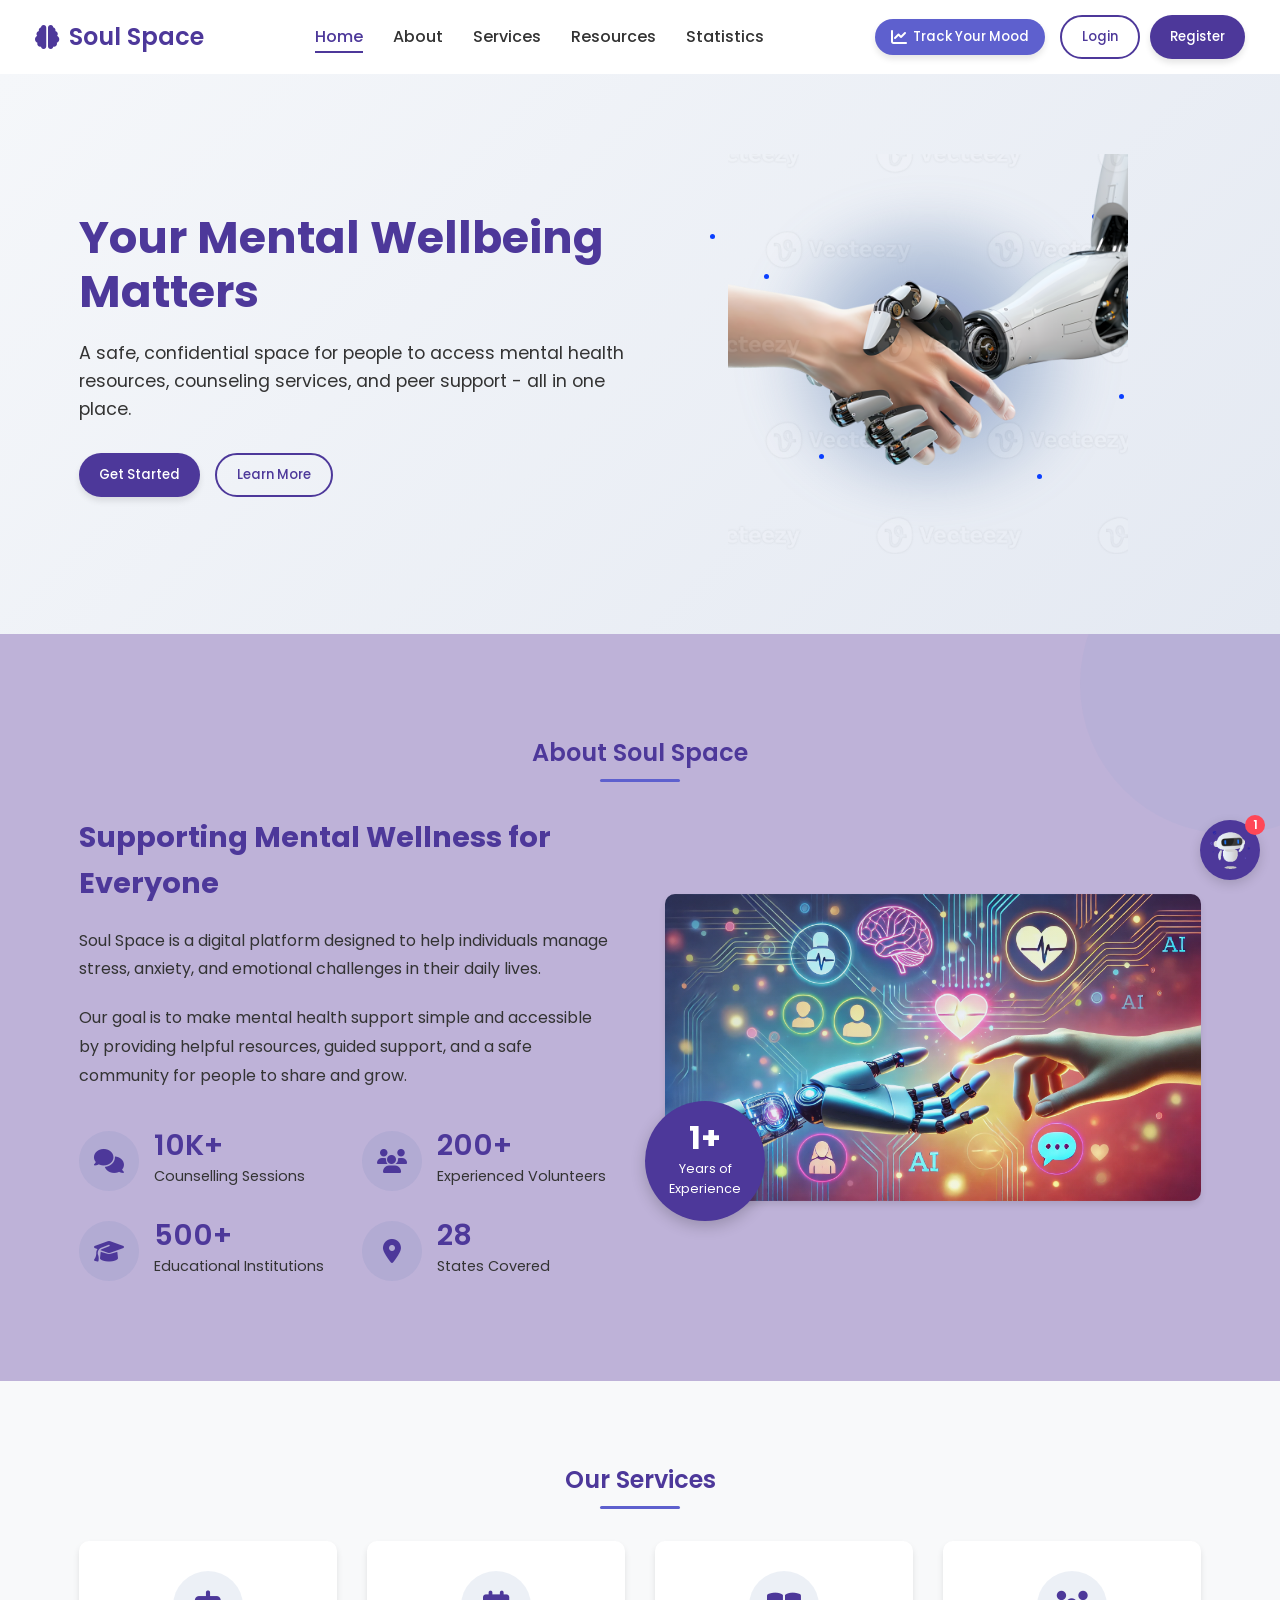
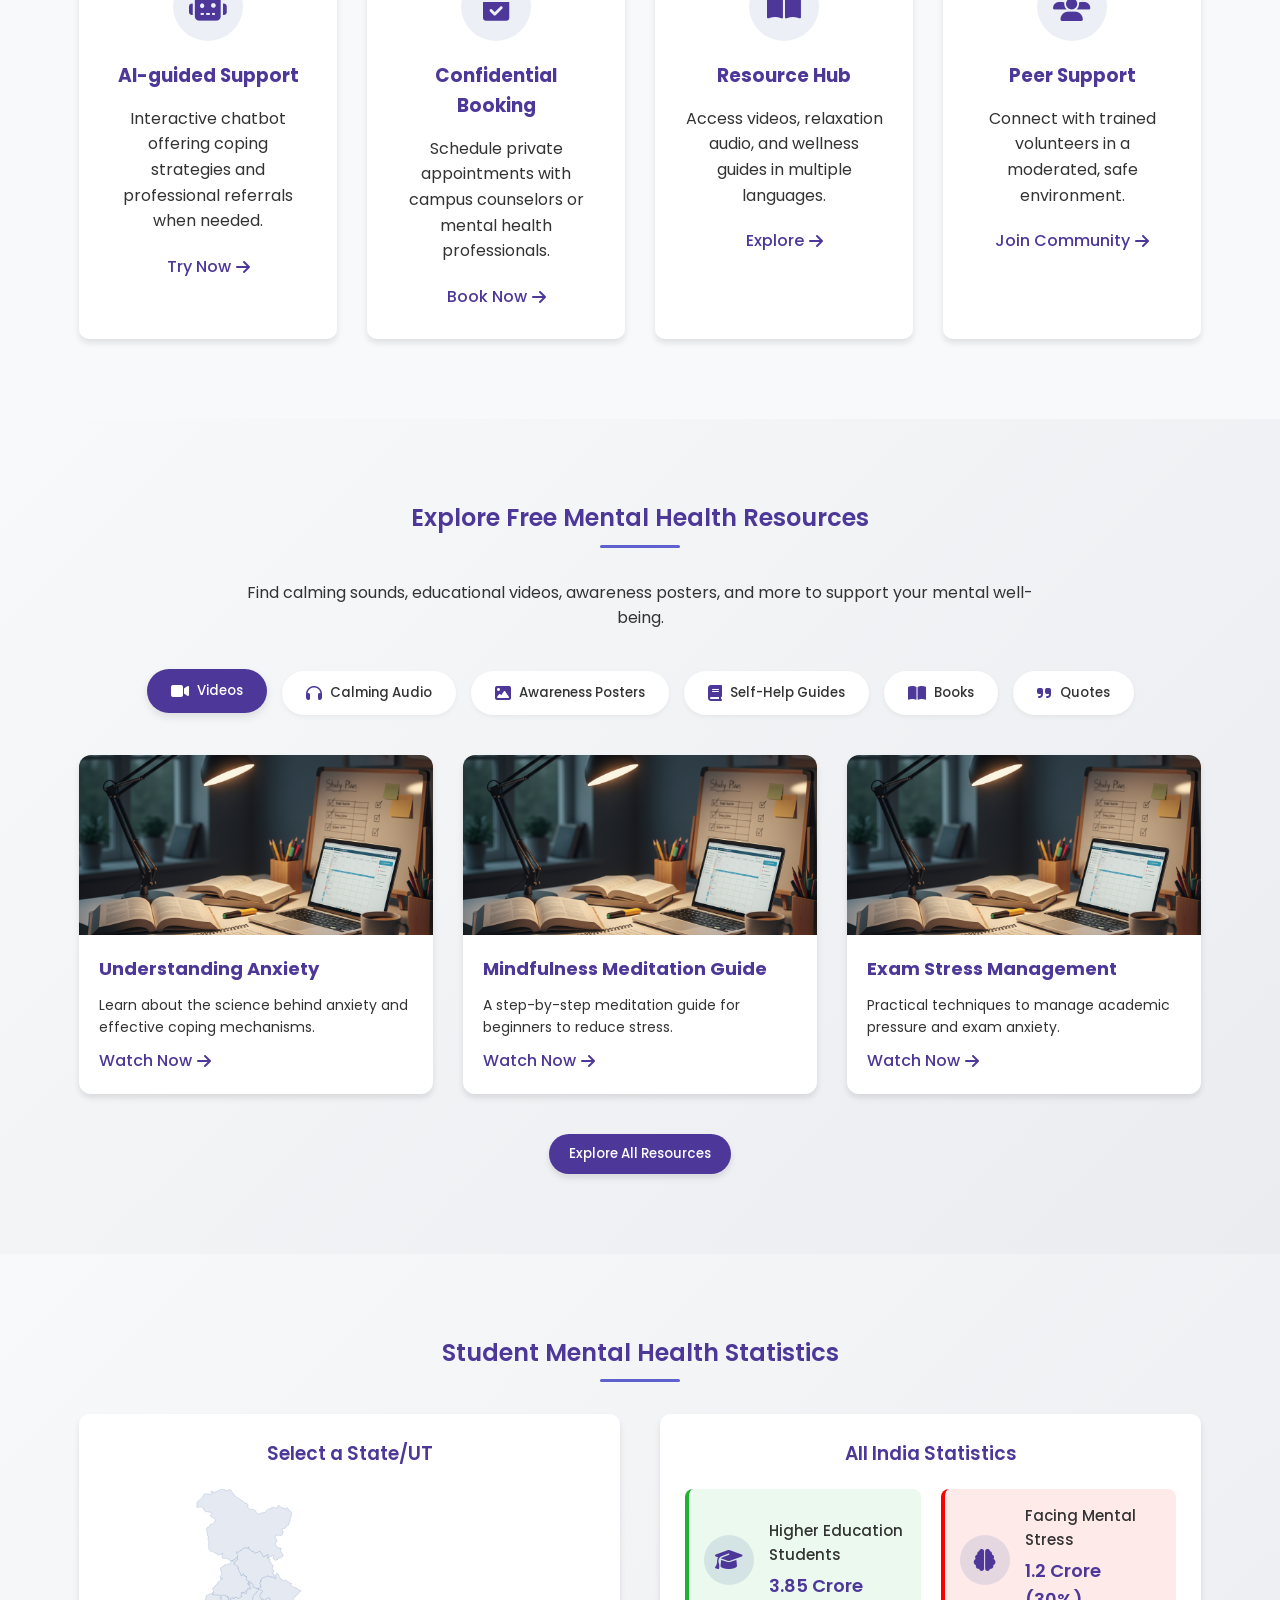
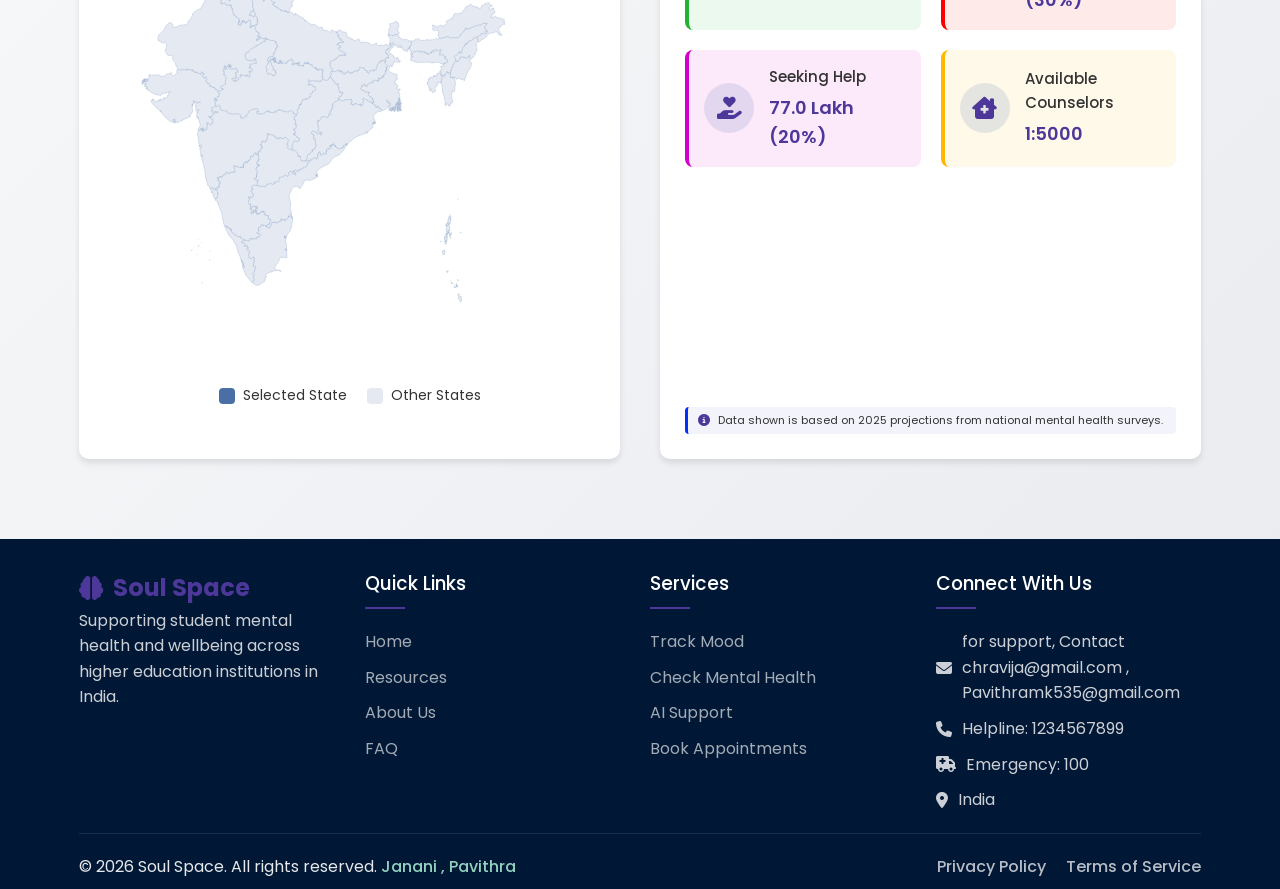
==== commit 932d1d4f: "Fixed CORS for production deployment" ====
--- a/Frontend/index.html
+++ b/Frontend/index.html
@@ -946,7 +946,7 @@
                     console.log('Running in production mode, API URL:', window.ENV_API_URL);
                 } else {
                     // Keep fallback aligned with backend default server port.
-                    window.ENV_API_URL = 'http://localhost:5000';
+                    window.ENV_API_URL = 'https://soulspace-backend-46bh.onrender.com';
                     console.log('Running in development mode, API URL:', window.ENV_API_URL);
                 }
             }
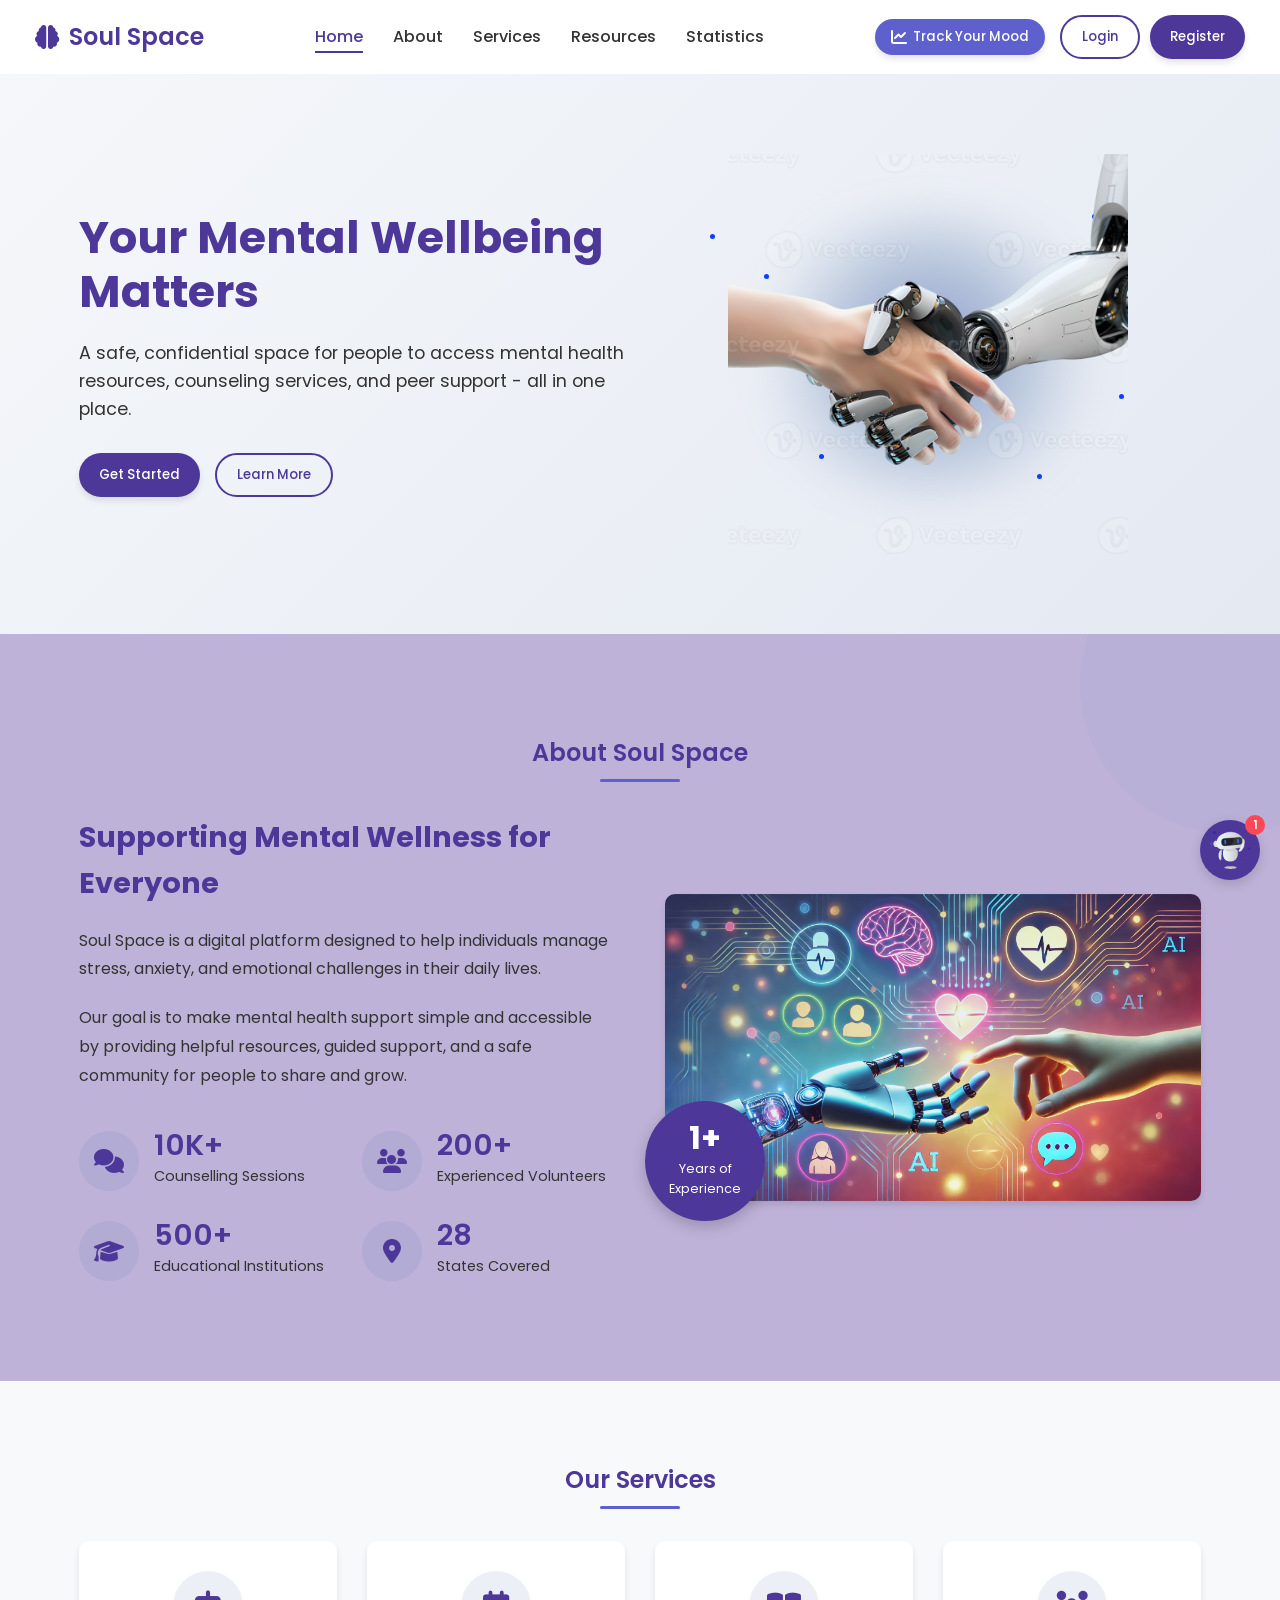
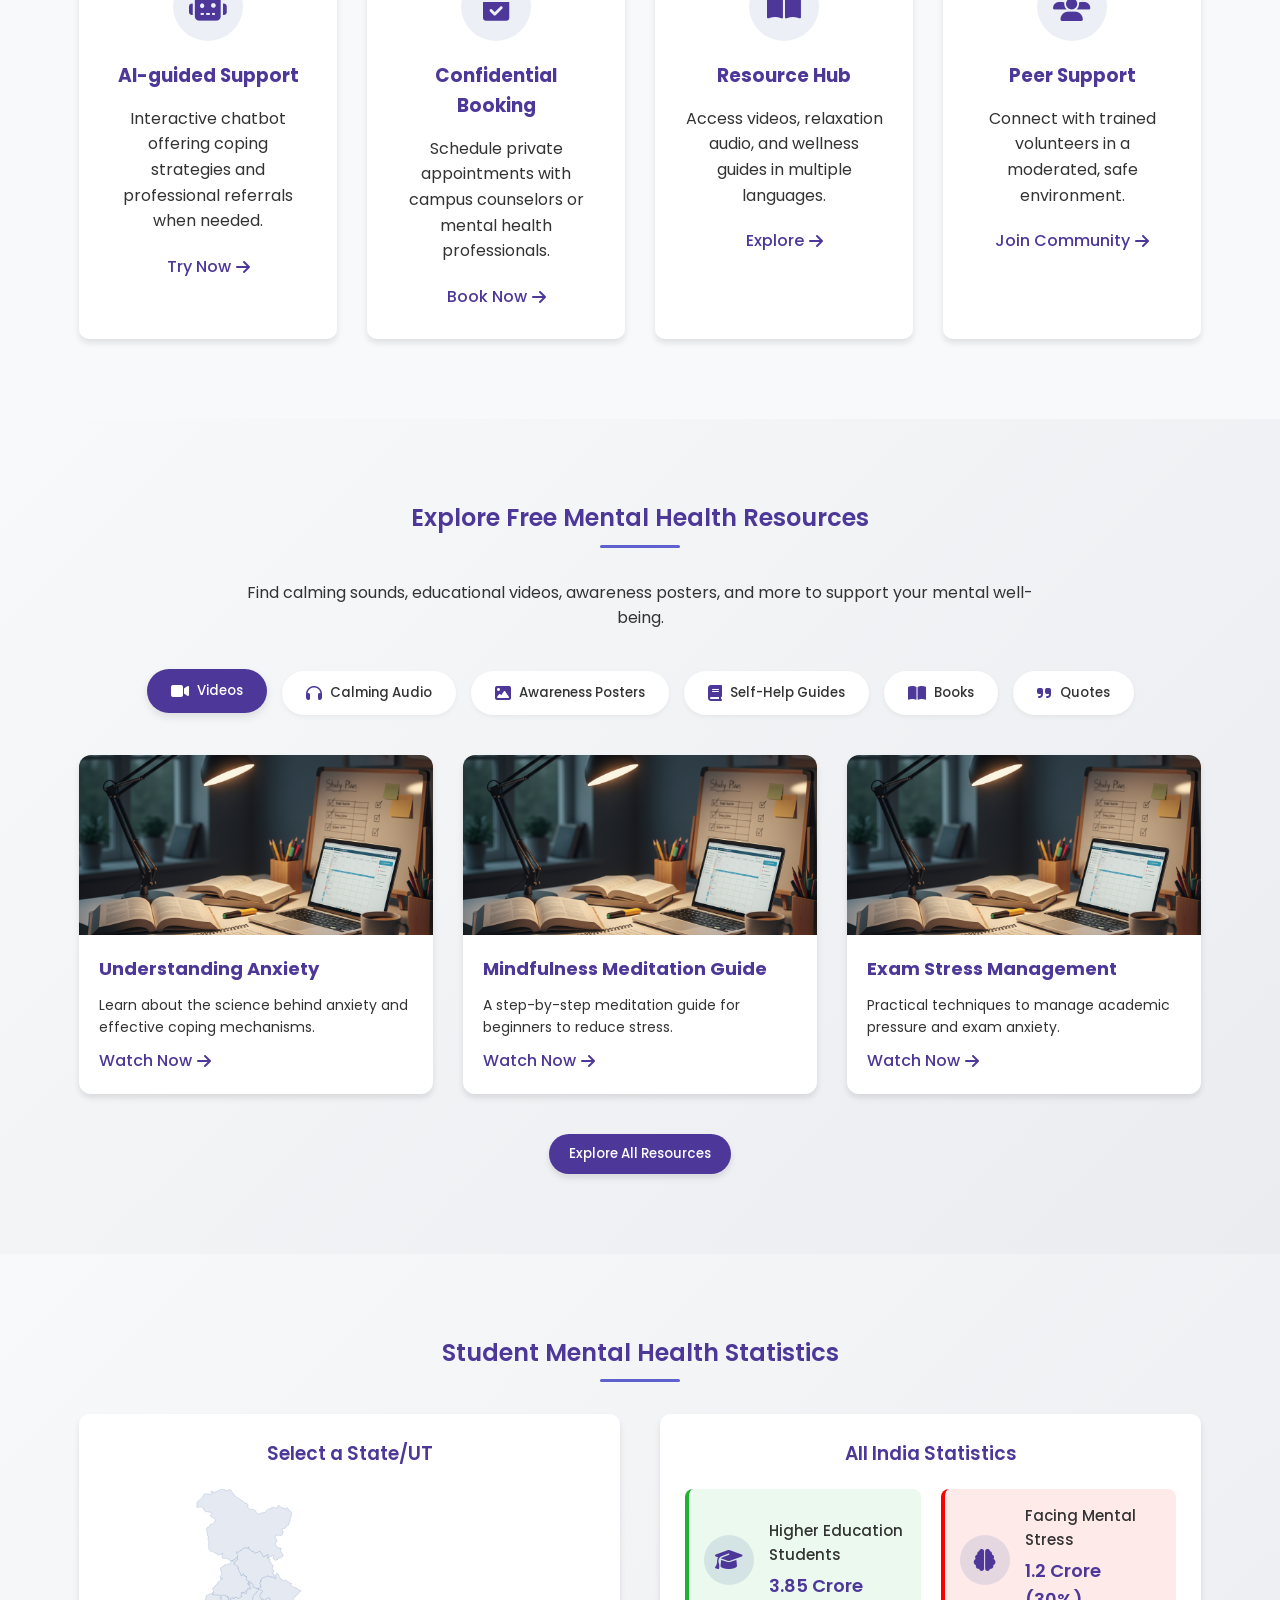
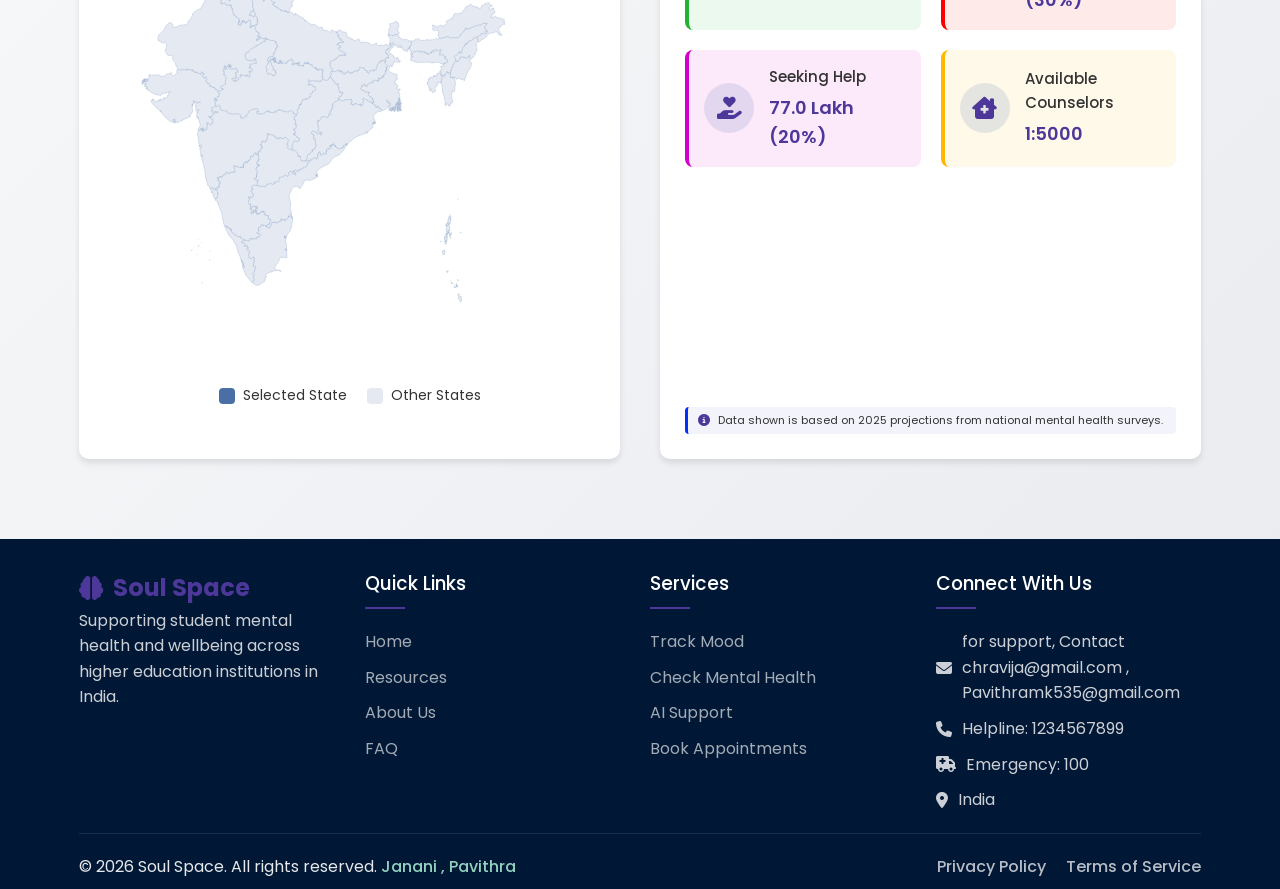
==== commit 32ec5659: "Final CORS and URL updates" ====
--- a/Frontend/index.html
+++ b/Frontend/index.html
@@ -942,7 +942,7 @@
                                    !window.location.hostname.includes('127.0.0.1');
                 
                 if (isProduction) {
-                    window.ENV_API_URL = 'https://mindspace-9a0l.onrender.com';
+                    window.ENV_API_URL = 'https://soulspace-backend-46bh.onrender.com';
                     console.log('Running in production mode, API URL:', window.ENV_API_URL);
                 } else {
                     // Keep fallback aligned with backend default server port.
